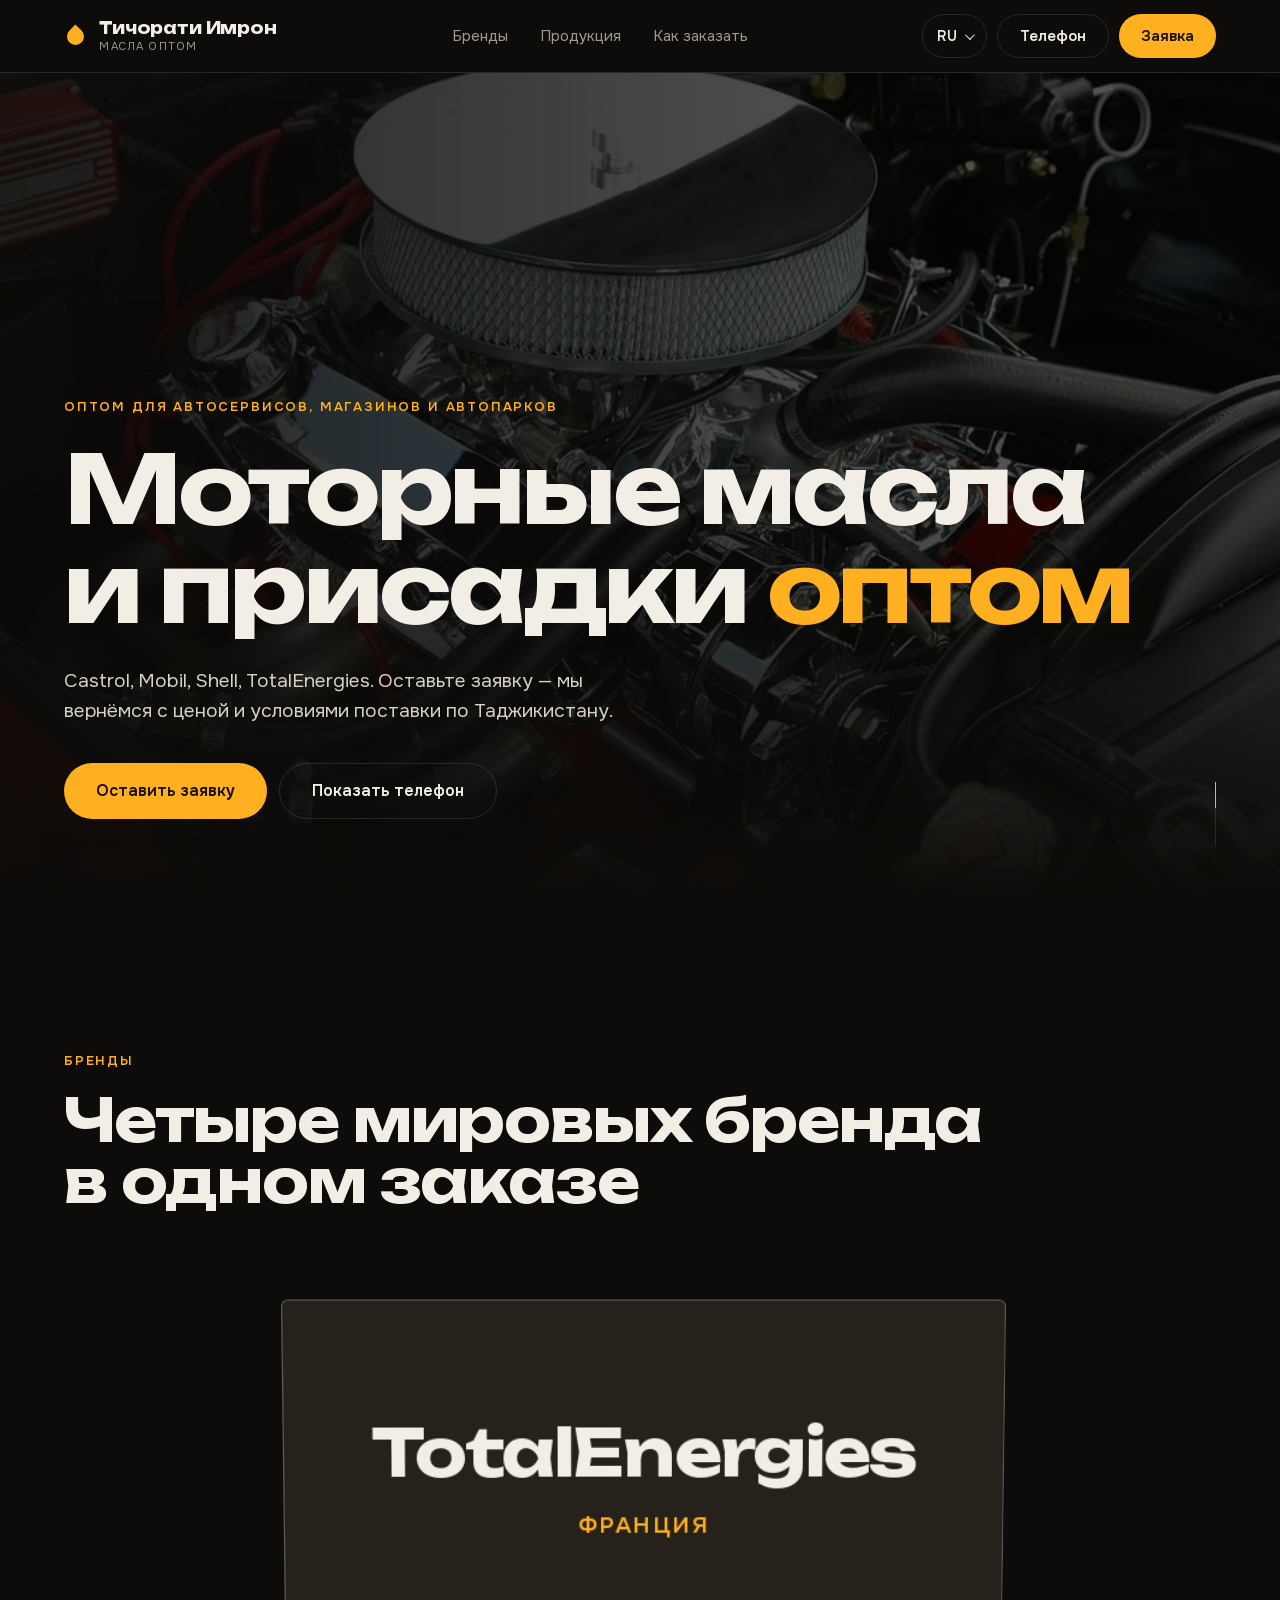
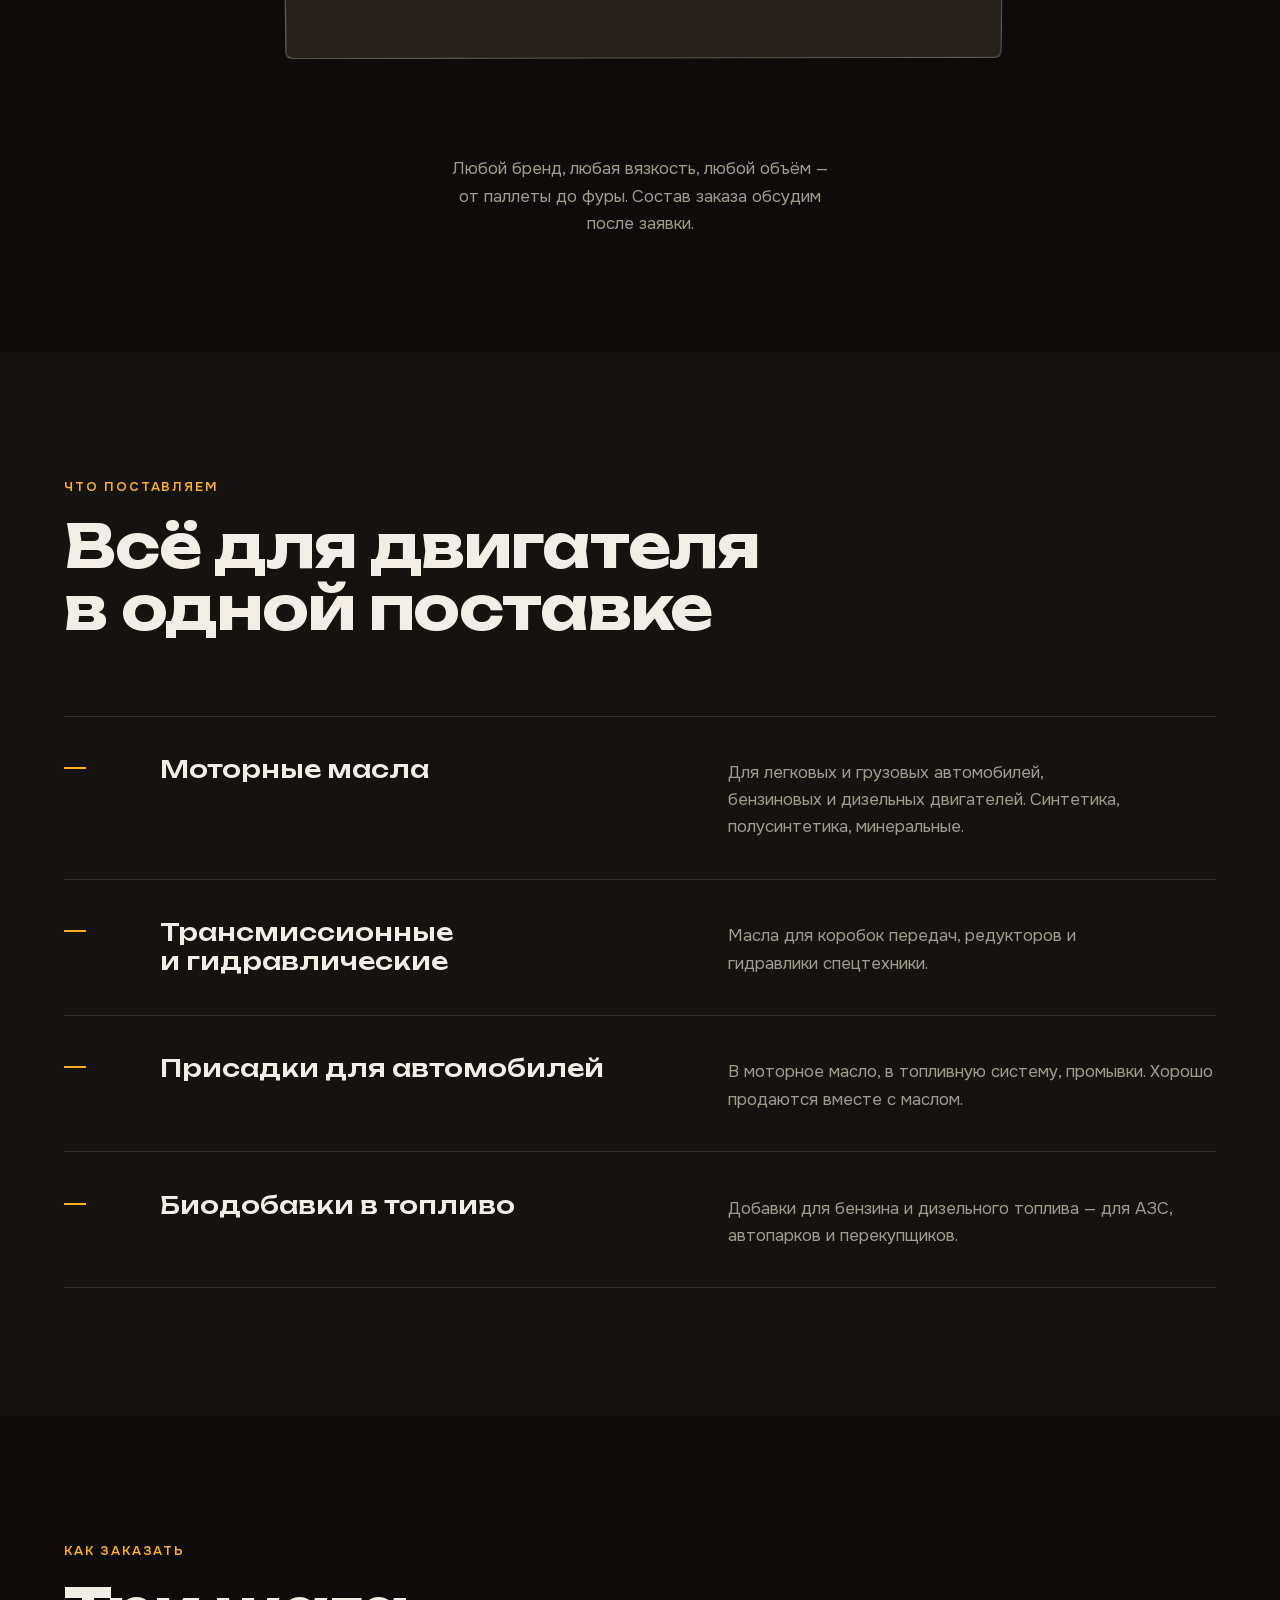
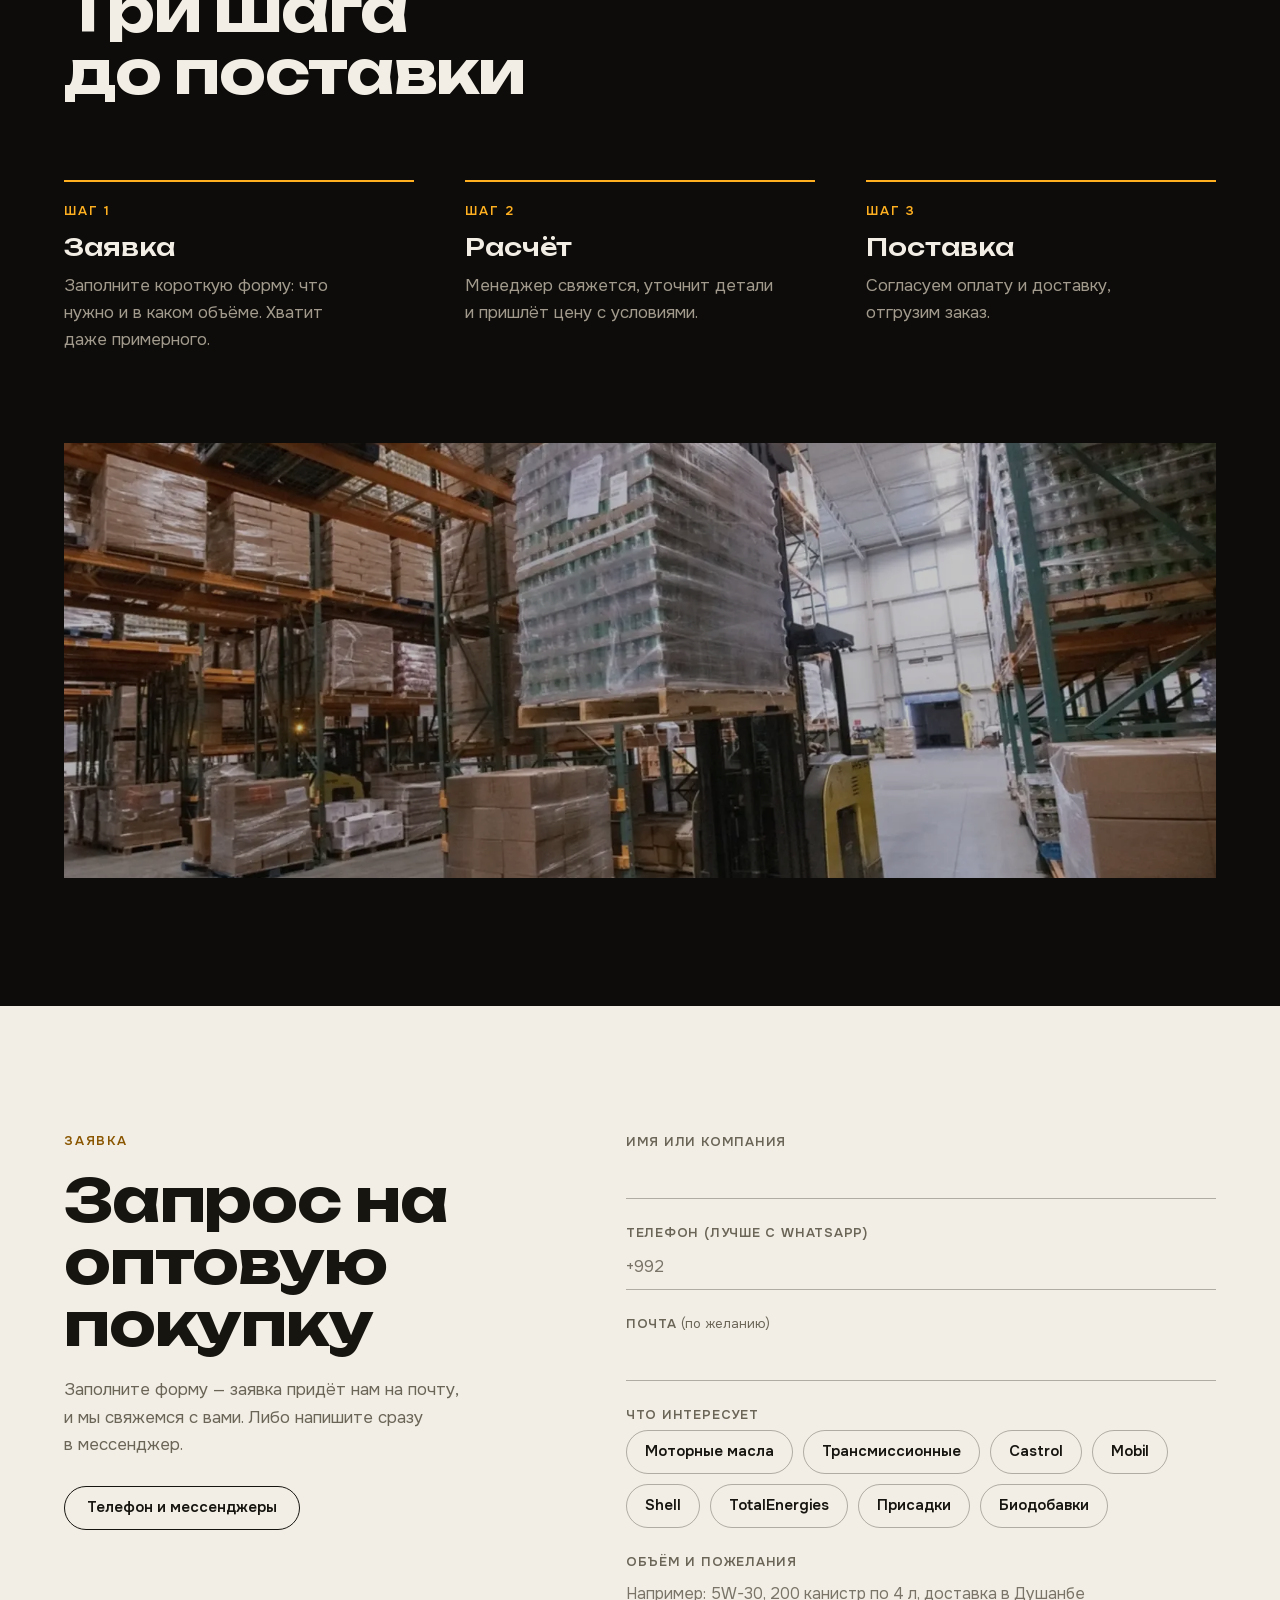
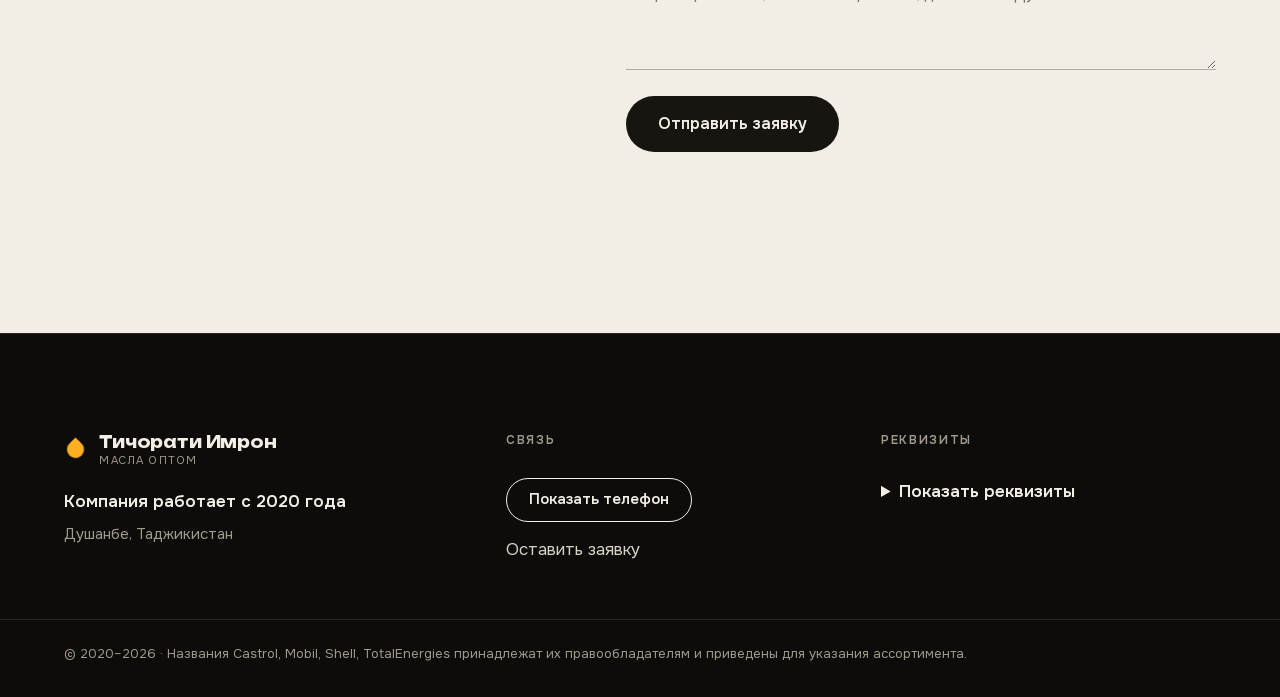
==== index.html @ 1d8b6abf "Демо-версия сайта ООО «Тичорати Имрон» (RU/TJ/EN/PL) Co-Authored-By: Claude Sonnet 5.5 <noreply@anth" ====
<!doctype html>
<html lang="ru">
<head>
<meta charset="utf-8">
<meta name="viewport" content="width=device-width, initial-scale=1">
<title>Тичорати Имрон — масла и присадки оптом, Душанбе</title>
<meta name="description" content="Оптовые поставки моторных масел Castrol, Mobil, Shell, TotalEnergies, автомобильных присадок и биодобавок в топливо. Заявка на оптовую покупку онлайн.">
<meta name="theme-color" content="#0d0c0a">
<meta name="robots" content="noindex,nofollow">
<link rel="icon" href="data:image/svg+xml,%3Csvg xmlns='http://www.w3.org/2000/svg' viewBox='0 0 32 32'%3E%3Crect width='32' height='32' rx='8' fill='%230d0c0a'/%3E%3Cpath d='M16 5c4 6 7 9.5 7 13.5a7 7 0 0 1-14 0C9 14.500 12 11 16 5z' fill='%23ffb020'/%3E%3C/svg%3E">
<link rel="preload" href="fonts/unb-700.woff2" as="font" type="font/woff2" crossorigin>
<link rel="preload" href="img/hero.webp" as="image" media="(min-width: 700px)">
<script>document.documentElement.className='js'</script>
<link rel="stylesheet" href="style.css">
</head>
<body>

<div class="curtain" aria-hidden="true"><span></span></div>

<header class="nav" id="top">
  <a class="logo" href="#top" aria-label="На главную">
    <i class="logo-drop" aria-hidden="true"></i>
    <span class="logo-t">Тичорати Имрон<small>Масла оптом</small></span>
  </a>
  <nav class="nav-links" aria-label="Разделы">
    <a href="#brands">Бренды</a>
    <a href="#products">Продукция</a>
    <a href="#how">Как заказать</a>
  </nav>
  <div class="nav-actions">
    <details class="lang"><summary aria-label="Язык"><span>RU</span></summary><ul><li><a href="index.html" hreflang="ru" lang="ru" data-lang="ru" aria-current="true">Русский</a></li><li><a href="tj/index.html" hreflang="tg" lang="tg" data-lang="tj">Тоҷикӣ</a></li><li><a href="en/index.html" hreflang="en" lang="en" data-lang="en">English</a></li><li><a href="pl/index.html" hreflang="pl" lang="pl" data-lang="pl">Polski</a></li></ul></details>
    <button type="button" class="btn-ghost" data-phone>Телефон</button>
    <a class="btn" href="#zayavka">Заявка</a>
  </div>
</header>

<main>

<!-- 1. Первый экран -->
<section class="hero">
  <picture class="hero-bg" aria-hidden="true">
    <source media="(max-width: 699px)" srcset="img/hero-m.webp">
    <img src="img/hero.webp" alt="" width="1920" height="1277" fetchpriority="high">
  </picture>
  <div class="hero-in">
    <p class="eyebrow">Оптом для автосервисов, магазинов и автопарков</p>
    <h1>Моторные масла<br class="d"> и&nbsp;присадки <em>оптом</em></h1>
    <p class="lead">Castrol, Mobil, Shell, TotalEnergies. Оставьте заявку&nbsp;— мы вернёмся с ценой и условиями поставки по Таджикистану.</p>
    <div class="hero-cta">
      <a class="btn btn-lg" href="#zayavka">Оставить заявку</a>
      <button type="button" class="btn-ghost btn-lg" data-phone>Показать телефон</button>
    </div>
  </div>
  <a class="scroll-cue" href="#brands" aria-label="Листать вниз"><span></span></a>
</section>

<!-- 2. Бренды — вращающееся кольцо -->
<section class="brands" id="brands">
  <div class="wrap">
    <p class="kicker rv">Бренды</p>
    <h2 class="rv">Четыре мировых бренда<br class="d"> в&nbsp;одном заказе</h2>
  </div>
  <div class="stage" id="stage" aria-label="Бренды: Castrol, Mobil, Shell, TotalEnergies">
    <div class="ring" id="ring">
      <div class="face"><b>Castrol</b><span>Великобритания</span></div>
      <div class="face"><b>Mobil</b><span>США</span></div>
      <div class="face"><b>Shell</b><span>Великобритания, Нидерланды</span></div>
      <div class="face"><b>TotalEnergies</b><span>Франция</span></div>
    </div>
  </div>
  <p class="wrap brands-note rv">Любой бренд, любая вязкость, любой объём — от паллеты до фуры. Состав заказа обсудим после заявки.</p>
</section>

<!-- 3. Продукция -->
<section class="products" id="products">
  <div class="wrap">
    <p class="kicker rv">Что поставляем</p>
    <h2 class="rv">Всё для двигателя<br class="d"> в&nbsp;одной поставке</h2>
    <ul class="plist">
      <li class="rv">
        <span class="n" aria-hidden="true"></span>
        <h3>Моторные масла</h3>
        <p>Для легковых и грузовых автомобилей, бензиновых и дизельных двигателей. Синтетика, полусинтетика, минеральные.</p>
      </li>
      <li class="rv">
        <span class="n" aria-hidden="true"></span>
        <h3>Трансмиссионные и гидравлические</h3>
        <p>Масла для коробок передач, редукторов и гидравлики спецтехники.</p>
      </li>
      <li class="rv">
        <span class="n" aria-hidden="true"></span>
        <h3>Присадки для автомобилей</h3>
        <p>В моторное масло, в топливную систему, промывки. Хорошо продаются вместе с маслом.</p>
      </li>
      <li class="rv">
        <span class="n" aria-hidden="true"></span>
        <h3>Биодобавки в топливо</h3>
        <p>Добавки для бензина и дизельного топлива&nbsp;— для АЗС, автопарков и перекупщиков.</p>
      </li>
    </ul>
  </div>
</section>

<!-- 4. Как заказать -->
<section class="how" id="how">
  <div class="wrap">
    <p class="kicker rv">Как заказать</p>
    <h2 class="rv">Три шага<br class="d"> до поставки</h2>
    <div class="steps">
      <div class="step rv"><span class="n">Шаг 1</span><h3>Заявка</h3><p>Заполните короткую форму: что нужно и&nbsp;в&nbsp;каком объёме. Хватит даже примерного.</p></div>
      <div class="step rv"><span class="n">Шаг 2</span><h3>Расчёт</h3><p>Менеджер свяжется, уточнит детали и&nbsp;пришлёт цену с&nbsp;условиями.</p></div>
      <div class="step rv"><span class="n">Шаг 3</span><h3>Поставка</h3><p>Согласуем оплату и&nbsp;доставку, отгрузим заказ.</p></div>
    </div>
    <figure class="band rv"><img src="img/sklad.webp" width="1600" height="1067" loading="lazy" alt="Склад с паллетами и погрузчиком"></figure>
  </div>
</section>

<!-- 5. Заявка -->
<section class="apply" id="zayavka">
  <div class="wrap apply-grid">
    <div class="apply-head">
      <p class="kicker rv">Заявка</p>
      <h2 class="rv">Запрос на оптовую покупку</h2>
      <p class="rv">Заполните форму — заявка придёт нам на почту, и мы свяжемся с вами. Либо напишите сразу в мессенджер.</p>
      <div class="msg-row rv">
        <button type="button" class="btn-line" data-phone>Телефон и мессенджеры</button>
      </div>
    </div>

    <form class="form rv" id="form" action="send.php" method="post" novalidate>
      <div class="field">
        <label for="f-name">Имя или компания</label>
        <input id="f-name" name="name" type="text" autocomplete="name" required>
      </div>
      <div class="field">
        <label for="f-phone">Телефон (лучше с WhatsApp)</label>
        <input id="f-phone" name="phone" type="tel" inputmode="tel" autocomplete="tel" placeholder="+992" required>
      </div>
      <div class="field">
        <label for="f-mail">Почта <i>(по желанию)</i></label>
        <input id="f-mail" name="email" type="email" autocomplete="email">
      </div>

      <fieldset class="field chips">
        <legend>Что интересует</legend>
        <!-- значения (value) всегда по-русски: менеджер читает письмо на русском -->
        <label><input type="checkbox" name="interest[]" value="Моторные масла"><span>Моторные масла</span></label>
        <label><input type="checkbox" name="interest[]" value="Трансмиссионные и гидравлические"><span>Трансмиссионные</span></label>
        <label><input type="checkbox" name="interest[]" value="Castrol"><span>Castrol</span></label>
        <label><input type="checkbox" name="interest[]" value="Mobil"><span>Mobil</span></label>
        <label><input type="checkbox" name="interest[]" value="Shell"><span>Shell</span></label>
        <label><input type="checkbox" name="interest[]" value="TotalEnergies"><span>TotalEnergies</span></label>
        <label><input type="checkbox" name="interest[]" value="Присадки"><span>Присадки</span></label>
        <label><input type="checkbox" name="interest[]" value="Биодобавки в топливо"><span>Биодобавки</span></label>
      </fieldset>

      <div class="field">
        <label for="f-msg">Объём и пожелания</label>
        <textarea id="f-msg" name="message" rows="3" placeholder="Например: 5W-30, 200 канистр по 4 л, доставка в Душанбе"></textarea>
      </div>

      <!-- ловушка для роботов: человек это поле не видит -->
      <div class="hp" aria-hidden="true"><label>Не заполняйте <input type="text" name="website" tabindex="-1" autocomplete="off"></label></div>
      <input type="hidden" name="t" id="f-t" value="">
      <input type="hidden" name="lang" value="ru">

      <button class="btn btn-lg btn-submit" type="submit">Отправить заявку</button>
      <p class="form-status" id="status" role="status" aria-live="polite"></p>
    </form>
  </div>
</section>

</main>

<footer class="foot">
  <div class="wrap foot-grid">
    <div>
      <a class="logo" href="#top"><i class="logo-drop" aria-hidden="true"></i><span class="logo-t">Тичорати Имрон<small>Масла оптом</small></span></a>
      <p class="since">Компания работает с 2020 года</p>
      <p class="city">Душанбе, Таджикистан</p>
    </div>
    <div class="foot-col">
      <p class="foot-h">Связь</p>
      <button type="button" class="btn-line" data-phone>Показать телефон</button>
      <a href="#zayavka">Оставить заявку</a>
    </div>
    <div class="foot-col">
      <p class="foot-h">Реквизиты</p>
      <details class="req">
        <summary>Показать реквизиты</summary>
        <dl id="req">
          <dt>Компания</dt><dd data-req="name">—</dd>
          <dt>TIN</dt><dd data-req="tin">—</dd>
          <dt>ИНН в РФ</dt><dd data-req="inn">—</dd>
          <dt>Адрес</dt><dd data-req="addr">—</dd>
        </dl>
      </details>
    </div>
  </div>
  <p class="wrap legal">© 2020–<span id="yr">2026</span> · Названия Castrol, Mobil, Shell, TotalEnergies принадлежат их правообладателям и приведены для указания ассортимента.</p>
</footer>

<!-- Окно с телефоном: номера в коде страницы нет в открытом виде -->
<dialog class="phone" id="phone" aria-labelledby="ph-h">
  <form method="dialog"><button class="x" aria-label="Закрыть">×</button></form>
  <p class="foot-h" id="ph-h">Телефон для связи</p>
  <a class="ph-num" id="ph-num" href="#">…</a>
  <div class="ph-btns">
    <a class="btn" id="ph-call" href="#">Позвонить</a>
    <a class="btn-line" id="ph-wa" href="#" target="_blank" rel="noopener">WhatsApp</a>
    <a class="btn-line" id="ph-tg" href="#" target="_blank" rel="noopener">Telegram</a>
  </div>
</dialog>

<script>window.I18N={"demo": "Это демонстрационная версия: на рабочем сайте заявка уходит на почту компании.", "name": "ООО «ТИЧОРАТИ ИМРОН» (TICHORATI IMRON LLC)", "invalid": "Проверьте имя и телефон.", "sending": "Отправляем…", "ok": "Спасибо! Заявка отправлена, мы свяжемся с вами.", "fail_pre": "Не удалось отправить на почту.", "fail_link": "Отправить эту же заявку в WhatsApp", "wa_title": "Заявка на оптовую покупку", "wa_name": "Имя", "wa_phone": "Телефон", "wa_interest": "Интересует", "wa_comment": "Комментарий", "addr": "Республика Таджикистан, 734000, г. Душанбе, р-н Сомони, ул. Шохтемур, д. 73А, пом. 5"};</script>
<script src="app.js" defer></script>
</body>
</html>
---- style.css ----
/* Шрифты — локально. Кириллица и латиница отдельными файлами */
@font-face{font-family:UNB;src:url(fonts/unb-500.woff2) format('woff2');font-weight:500;font-display:swap;unicode-range:U+0301,U+0400-045F,U+0490-0491,U+04B0-04B1,U+2116}
@font-face{font-family:UNB;src:url(fonts/unb-500-lat.woff2) format('woff2');font-weight:500;font-display:swap;unicode-range:U+0000-00FF,U+0131,U+0152-0153,U+02BB-02BC,U+02C6,U+02DA,U+02DC,U+2000-206F,U+20AC,U+2122,U+2212}
@font-face{font-family:UNB;src:url(fonts/unb-700.woff2) format('woff2');font-weight:700;font-display:swap;unicode-range:U+0301,U+0400-045F,U+0490-0491,U+04B0-04B1,U+2116}
@font-face{font-family:UNB;src:url(fonts/unb-700-lat.woff2) format('woff2');font-weight:700;font-display:swap;unicode-range:U+0000-00FF,U+0131,U+0152-0153,U+02BB-02BC,U+02C6,U+02DA,U+02DC,U+2000-206F,U+20AC,U+2122,U+2212}
@font-face{font-family:ONE;src:url(fonts/one-400.woff2) format('woff2');font-weight:400;font-display:swap;unicode-range:U+0301,U+0400-045F,U+0490-0491,U+04B0-04B1,U+2116}
@font-face{font-family:ONE;src:url(fonts/one-400-lat.woff2) format('woff2');font-weight:400;font-display:swap;unicode-range:U+0000-00FF,U+0131,U+0152-0153,U+02BB-02BC,U+02C6,U+02DA,U+02DC,U+2000-206F,U+20AC,U+2122,U+2212}
@font-face{font-family:ONE;src:url(fonts/one-600.woff2) format('woff2');font-weight:600;font-display:swap;unicode-range:U+0301,U+0400-045F,U+0490-0491,U+04B0-04B1,U+2116}
@font-face{font-family:ONE;src:url(fonts/one-600-lat.woff2) format('woff2');font-weight:600;font-display:swap;unicode-range:U+0000-00FF,U+0131,U+0152-0153,U+02BB-02BC,U+02C6,U+02DA,U+02DC,U+2000-206F,U+20AC,U+2122,U+2212}

/* Польские буквы (ł ą ę ś ć ń ż ź) — набор latin-ext */
@font-face{font-family:UNB;src:url(fonts/unb-500-latext.woff2) format('woff2');font-weight:500;font-display:swap;unicode-range:U+0100-02BA,U+02BD-02C5,U+02C7-02CC,U+02CE-02D7,U+02DD-02FF,U+0304,U+0308,U+0329,U+1D00-1DBF,U+1E00-1E9F,U+1EF2-1EFF,U+2020,U+20A0-20AB,U+20AD-20C0,U+2113,U+2C60-2C7F,U+A720-A7FF}
@font-face{font-family:UNB;src:url(fonts/unb-700-latext.woff2) format('woff2');font-weight:700;font-display:swap;unicode-range:U+0100-02BA,U+02BD-02C5,U+02C7-02CC,U+02CE-02D7,U+02DD-02FF,U+0304,U+0308,U+0329,U+1D00-1DBF,U+1E00-1E9F,U+1EF2-1EFF,U+2020,U+20A0-20AB,U+20AD-20C0,U+2113,U+2C60-2C7F,U+A720-A7FF}
@font-face{font-family:ONE;src:url(fonts/one-400-latext.woff2) format('woff2');font-weight:400;font-display:swap;unicode-range:U+0100-02BA,U+02BD-02C5,U+02C7-02CC,U+02CE-02D7,U+02DD-02FF,U+0304,U+0308,U+0329,U+1D00-1DBF,U+1E00-1E9F,U+1EF2-1EFF,U+2020,U+20A0-20AB,U+20AD-20C0,U+2113,U+2C60-2C7F,U+A720-A7FF}
@font-face{font-family:ONE;src:url(fonts/one-600-latext.woff2) format('woff2');font-weight:600;font-display:swap;unicode-range:U+0100-02BA,U+02BD-02C5,U+02C7-02CC,U+02CE-02D7,U+02DD-02FF,U+0304,U+0308,U+0329,U+1D00-1DBF,U+1E00-1E9F,U+1EF2-1EFF,U+2020,U+20A0-20AB,U+20AD-20C0,U+2113,U+2C60-2C7F,U+A720-A7FF}

/* Таджикский (ғ ӣ қ ӯ ҳ ҷ): Unbounded этих букв не имеет, поэтому на таджикской странице всё набирается Onest */
@font-face{font-family:ONEV;src:url(fonts/onest-v-cyrext.woff2) format('woff2');font-weight:400 700;font-display:swap;unicode-range:U+0460-052F,U+1C80-1C8A,U+20B4,U+2DE0-2DFF,U+A640-A69F,U+FE2E-FE2F}
@font-face{font-family:ONEV;src:url(fonts/onest-v-cyr.woff2) format('woff2');font-weight:400 700;font-display:swap;unicode-range:U+0301,U+0400-045F,U+0490-0491,U+04B0-04B1,U+2116}
@font-face{font-family:ONEV;src:url(fonts/onest-v-lat.woff2) format('woff2');font-weight:400 700;font-display:swap;unicode-range:U+0000-00FF,U+0131,U+0152-0153,U+02BB-02BC,U+02C6,U+02DA,U+02DC,U+0304,U+0308,U+0329,U+2000-206F,U+20AC,U+2122,U+2191,U+2193,U+2212,U+2215,U+FEFF,U+FFFD}

:root{
  --bg:#0d0c0a;
  --bg2:#15130f;
  --ink:#f2eee5;
  --mute:#a29b8d;
  --line:rgba(242,238,229,.12);
  --amber:#ffb020;
  --paper:#f2eee5;
  --paper-ink:#171510;
  --paper-mute:#6b6558;
  --display:UNB,'Arial Narrow',system-ui,sans-serif;
  --text:ONE,system-ui,-apple-system,'Segoe UI',sans-serif;
  --gut:clamp(20px,5vw,72px);
  --ease:cubic-bezier(.22,1,.36,1);
}
html:lang(tg){--display:ONEV,system-ui,sans-serif;--text:ONEV,system-ui,sans-serif}
html:lang(tg) h1,html:lang(tg) h2{letter-spacing:-.025em}
/* латинские заголовки Unbounded: пробел шрифта узкий, а отрицательный трекинг склеивает слова */
html:lang(en) :is(h1,h2,h3),html:lang(pl) :is(h1,h2,h3){word-spacing:.1em}
/* в меню языков буквы ҷ и ӣ есть только в Onest variable */
.lang a[data-lang="tj"]{font-family:ONEV,var(--text)}
html:lang(tg) .hero h1{font-size:clamp(36px,8.2vw,124px)}
*{box-sizing:border-box;margin:0;padding:0}
html{scroll-behavior:smooth;-webkit-text-size-adjust:100%}
body{background:var(--bg);color:var(--ink);font:400 17px/1.6 var(--text);overflow-x:hidden}
img{display:block;max-width:100%}
a{color:inherit}
button{font:inherit;color:inherit;cursor:pointer;background:none;border:0}
h1,h2,h3{font-family:var(--display);font-weight:700;line-height:1.05;text-wrap:balance}
h2{font-size:clamp(28px,4.6vw,64px);letter-spacing:-.02em}
h3{font-size:clamp(18px,1.9vw,24px);font-weight:500;line-height:1.2}
p{text-wrap:pretty}
:focus-visible{outline:2px solid var(--amber);outline-offset:3px}
.wrap{padding-inline:var(--gut);max-width:1440px;margin-inline:auto}
.kicker{font:600 13px/1 var(--text);letter-spacing:.14em;text-transform:uppercase;color:var(--amber);margin-bottom:22px}

/* Кнопки */
.btn,.btn-ghost,.btn-line{display:inline-flex;align-items:center;justify-content:center;gap:.6em;min-height:44px;padding:0 22px;border-radius:999px;font:600 15px/1 var(--text);text-decoration:none;transition:transform .35s var(--ease),background .25s,color .25s,border-color .25s}
.btn{background:var(--amber);color:#1a1200}
.btn:hover{transform:translateY(-2px);background:#ffc04d}
.btn-ghost{border:1px solid var(--line);color:var(--ink)}
.btn-ghost:hover{border-color:var(--amber);color:var(--amber)}
.btn-line{border:1px solid currentColor}
.btn-line:hover{color:var(--amber)}
.btn-lg{min-height:56px;padding:0 32px;font-size:16px}

/* Занавес при загрузке — работает без JS-логики, только CSS */
.curtain{display:none}
.js .curtain{display:block;position:fixed;inset:0;z-index:100;background:var(--bg);pointer-events:none;animation:curtain .8s var(--ease) .3s forwards}
.curtain span{position:absolute;left:50%;top:50%;width:72px;height:2px;margin:-1px 0 0 -36px;background:var(--amber);transform-origin:left;animation:bar .3s var(--ease) both}
@keyframes bar{from{transform:scaleX(0)}to{transform:scaleX(1)}}
@keyframes curtain{to{transform:translateY(-100%);visibility:hidden}}

/* Шапка */
.nav{position:fixed;inset:0 0 auto 0;z-index:50;display:flex;align-items:center;justify-content:space-between;gap:20px;padding:14px max(var(--gut),calc((100% - 1440px)/2 + var(--gut)));background:#0d0c0a;border-bottom:1px solid var(--line)}
.logo{display:inline-flex;align-items:center;gap:12px;text-decoration:none}
.logo-drop{width:17px;height:17px;margin:5px 3px;background:var(--amber);border-radius:0 50% 50% 50%;transform:rotate(45deg)}
.logo-t{display:flex;flex-direction:column;font:700 16px/1 var(--display);letter-spacing:-.01em}
.logo-t small{font:400 11px/1 var(--text);letter-spacing:.14em;text-transform:uppercase;color:var(--mute);margin-top:5px}
.nav-links{display:flex;gap:32px}
.nav-links a{text-decoration:none;font-size:15px;color:var(--mute);transition:color .2s}
.nav-links a:hover{color:var(--ink)}
.nav-actions{display:flex;gap:10px;align-items:center}

/* Переключатель языков */
.lang{position:relative}
.lang summary{list-style:none;display:inline-flex;align-items:center;gap:7px;min-height:44px;padding:0 14px;border:1px solid var(--line);border-radius:999px;font:600 14px/1 var(--text);letter-spacing:.06em;cursor:pointer;transition:border-color .25s,color .25s}
.lang summary::-webkit-details-marker{display:none}
.lang summary::after{content:"";width:6px;height:6px;border:solid currentColor;border-width:0 1.5px 1.5px 0;transform:rotate(45deg) translateY(-2px);transition:transform .25s}
.lang[open] summary::after{transform:rotate(-135deg)}
.lang summary:hover,.lang[open] summary{border-color:var(--amber);color:var(--amber)}
.lang ul{position:absolute;right:0;top:calc(100% + 8px);list-style:none;min-width:168px;padding:6px;background:#15130f;border:1px solid var(--line);border-radius:14px;box-shadow:0 14px 40px rgba(0,0,0,.5)}
.lang a{display:flex;align-items:center;min-height:44px;padding:0 14px;border-radius:9px;text-decoration:none;font-size:15px;color:var(--ink)}
.lang a:hover{background:rgba(255,176,32,.12)}
.lang a[aria-current]{color:var(--amber);font-weight:600}

/* Первый экран */
.hero{position:relative;min-height:100svh;display:flex;align-items:flex-end;overflow:hidden}
.hero-bg{position:absolute;inset:0}
.hero-bg img{width:100%;height:100%;object-fit:cover;filter:brightness(.42) saturate(.9);transform:scale(1.08);animation:settle 2.2s var(--ease) .4s forwards}
.hero::after{content:"";position:absolute;inset:auto 0 0 0;height:45%;background:linear-gradient(to top,var(--bg),transparent);pointer-events:none}
.hero::before{content:"";position:absolute;inset:0;z-index:1;background:linear-gradient(90deg,rgba(13,12,10,.78),rgba(13,12,10,.25) 70%);pointer-events:none}
@keyframes settle{to{transform:scale(1)}}
.hero-in{position:relative;z-index:2;padding:140px var(--gut) clamp(56px,9vh,110px);max-width:1440px;margin-inline:auto;width:100%}
.eyebrow{font:600 13px/1.4 var(--text);letter-spacing:.14em;text-transform:uppercase;color:var(--amber);margin-bottom:22px}
.hero h1{font-size:clamp(34px,7.4vw,112px);letter-spacing:-.035em;margin-bottom:28px}
.hero h1 em{font-style:normal;color:var(--amber);white-space:nowrap}
.lead{max-width:560px;font-size:clamp(16px,1.5vw,20px);color:#d8d2c5;margin-bottom:36px}
.hero-cta{display:flex;flex-wrap:wrap;gap:12px}
.scroll-cue{position:absolute;z-index:2;right:var(--gut);bottom:clamp(30px,6vh,60px);width:1px;height:64px;background:var(--line);overflow:hidden}
.scroll-cue span{display:block;width:100%;height:40%;background:var(--amber);animation:cue 2s ease-in-out infinite}
@keyframes cue{0%{transform:translateY(-100%)}100%{transform:translateY(260%)}}

/* Бренды — кольцо */
.brands{padding:clamp(80px,12vw,160px) 0 clamp(60px,9vw,120px);background:var(--bg)}
.stage{--w:clamp(250px,50vw,600px);--h:calc(var(--w)*.5);height:var(--h);margin:clamp(40px,7vw,90px) auto 0;perspective:2000px;perspective-origin:50% 50%;display:flex;justify-content:center;align-items:center}
.ring{position:relative;flex:none;width:var(--w);height:var(--h);transform-style:preserve-3d;will-change:transform}
.face{position:absolute;inset:0;display:flex;flex-direction:column;align-items:center;justify-content:center;gap:calc(var(--w)/40 + 6px);text-align:center;backface-visibility:hidden;-webkit-backface-visibility:hidden;border:1px solid rgba(242,238,229,.28);border-radius:6px;background:#26221b}
.face:nth-child(1){transform:rotateY(0deg) translateZ(calc(var(--w)*.56))}
.face:nth-child(2){transform:rotateY(90deg) translateZ(calc(var(--w)*.56))}
.face:nth-child(3){transform:rotateY(180deg) translateZ(calc(var(--w)*.56))}
.face:nth-child(4){transform:rotateY(270deg) translateZ(calc(var(--w)*.56))}
.face b{font:700 calc(var(--w)/11) var(--display);letter-spacing:-.03em;line-height:1;white-space:nowrap}
.face span{font:600 calc(var(--w)/60 + 9px) var(--text);letter-spacing:.12em;text-transform:uppercase;color:var(--amber);padding-inline:10px}
.brands-note{margin-top:clamp(90px,12vw,170px);color:var(--mute);max-width:560px;margin-inline:auto;text-align:center;padding-inline:var(--gut)}

/* Продукция */
.products{padding:clamp(70px,10vw,140px) 0;background:var(--bg2)}
.plist{list-style:none;margin-top:clamp(40px,6vw,80px);border-top:1px solid var(--line)}
.plist li{display:grid;grid-template-columns:64px minmax(0,1.1fr) minmax(0,1fr);gap:8px 32px;align-items:baseline;padding:clamp(22px,3vw,40px) 0;border-bottom:1px solid var(--line);transition:padding .4s var(--ease)}
.plist li:hover{padding-left:14px}
.plist .n{width:22px;height:2px;background:var(--amber);align-self:start;margin-top:.7em}
.plist p{color:var(--mute)}

/* Как заказать */
.how{padding:clamp(70px,10vw,140px) 0;background:var(--bg)}
.steps{display:grid;grid-template-columns:repeat(3,1fr);gap:clamp(28px,4vw,64px);margin-top:clamp(40px,6vw,80px)}
.step{border-top:2px solid var(--amber);padding-top:22px}
.step .n{display:block;font:600 13px/1 var(--text);letter-spacing:.14em;text-transform:uppercase;color:var(--amber);margin-bottom:16px}
.step h3{margin-bottom:10px}
.step p{color:var(--mute)}
.band{margin-top:clamp(48px,7vw,96px)}
.band img{width:100%;height:clamp(220px,34vw,480px);object-fit:cover;object-position:50% 40%;filter:brightness(.78) saturate(.85)}

/* Заявка — светлый блок для контраста */
.apply{padding:clamp(70px,10vw,140px) 0;background:var(--paper);color:var(--paper-ink)}
.apply .kicker{color:#8a5600}
.apply-grid{display:grid;grid-template-columns:minmax(0,.8fr) minmax(0,1fr);gap:clamp(36px,7vw,110px);align-items:start}
.apply-head p:not(.kicker){color:var(--paper-mute);margin-top:22px;max-width:440px}
.apply-head .msg-row{margin-top:28px}
.apply .btn-line{color:var(--paper-ink)}
.apply .btn-line:hover{color:#b06f00}
.form{display:flex;flex-direction:column;gap:26px}
.field{display:flex;flex-direction:column;gap:8px;border:0;min-width:0}
.field label,.field legend{font:600 13px/1.3 var(--text);letter-spacing:.06em;text-transform:uppercase;color:var(--paper-mute)}
.field label i{font-style:normal;text-transform:none;letter-spacing:0;font-weight:400}
.field input[type=text],.field input[type=tel],.field input[type=email],.field textarea{width:100%;font:400 18px/1.4 var(--text);color:var(--paper-ink);background:transparent;border:0;border-bottom:1.5px solid rgba(23,21,16,.3);padding:4px 0 10px;border-radius:0;transition:border-color .25s;resize:vertical}
.field ::placeholder{font-size:16px;color:#7a7468;opacity:1}
.apply-head{position:sticky;top:110px}
.field input:focus,.field textarea:focus{outline:0;border-color:var(--paper-ink)}
.field input[aria-invalid=true]{border-color:#c0392b}
.chips{flex-direction:row;flex-wrap:wrap;gap:10px}
.chips legend{width:100%;margin-bottom:6px;padding:0}
.chips label{position:relative;cursor:pointer;text-transform:none;letter-spacing:0;font-size:15px;color:var(--paper-ink)}
.chips input{position:absolute;opacity:0;inset:0}
.chips span{display:inline-flex;align-items:center;min-height:44px;padding:0 18px;border:1.5px solid rgba(23,21,16,.3);border-radius:999px;transition:all .2s}
.chips input:checked+span{background:var(--paper-ink);color:var(--paper);border-color:var(--paper-ink)}
.chips input:focus-visible+span{outline:2px solid #b06f00;outline-offset:2px}
.btn-submit{align-self:flex-start;background:var(--paper-ink);color:var(--paper)}
.btn-submit:hover{background:#3a3428}
.btn-submit[disabled]{opacity:.55;pointer-events:none}
.form-status{min-height:1.6em;font-weight:600}
.form-status.ok{color:#1f7a3d}
.form-status.err{color:#b3261e}
.form-status a{color:inherit}
.hp{position:absolute;left:-9999px;width:1px;height:1px;overflow:hidden}

/* Подвал */
.foot{background:var(--bg);padding:clamp(56px,8vw,100px) 0 32px;border-top:1px solid var(--line)}
.foot-grid{display:grid;grid-template-columns:1.2fr 1fr 1fr;gap:40px}
.since{margin-top:22px;color:var(--ink);font-weight:600}
.city{margin-top:6px;color:var(--mute);font-size:15px}
.foot-h{font:600 12px/1 var(--text);letter-spacing:.14em;text-transform:uppercase;color:var(--mute);margin-bottom:18px}
.foot-col{display:flex;flex-direction:column;align-items:flex-start;gap:14px}
.foot-col a{color:#d8d2c5;text-decoration:none}
.foot-col a:hover{color:var(--amber)}
.req summary{cursor:pointer;color:var(--ink);font-weight:600}
.req dl{margin-top:14px;display:grid;grid-template-columns:auto 1fr;gap:8px 16px;font-size:15px}
.req dt{color:var(--mute)}
.legal{margin-top:56px;padding-top:24px;border-top:1px solid var(--line);color:var(--mute);font-size:13px}

/* Окно с телефоном */
.phone{margin:auto;border:1px solid var(--line);border-radius:16px;background:var(--bg2);color:var(--ink);padding:36px clamp(24px,5vw,48px);width:min(92vw,460px)}
.phone::backdrop{background:rgba(0,0,0,.7);backdrop-filter:blur(4px)}
.phone .x{position:absolute;top:10px;right:14px;width:44px;height:44px;font-size:30px;color:var(--mute)}
.ph-num{display:block;font:700 clamp(19px,5.6vw,26px) var(--display);text-decoration:none;color:var(--amber);margin-bottom:26px;letter-spacing:-.01em;white-space:nowrap}
.ph-btns{display:grid;grid-template-columns:1fr 1fr;gap:10px}
.ph-btns .btn{grid-column:1/-1}
.phone .btn-line{color:var(--ink)}

/* Появление при прокрутке */
.js .rv{opacity:0;transform:translateY(28px);transition:opacity .8s var(--ease),transform .8s var(--ease)}
.js .rv.in{opacity:1;transform:none}

/* Телефон и узкие экраны */
@media (max-width:860px){
  .nav-links{display:none}
  .apply-grid{grid-template-columns:1fr}
  .apply-head{position:static}
  .steps{grid-template-columns:1fr}
  .plist li{grid-template-columns:40px 1fr;}
  .plist li p{grid-column:2}
  .foot-grid{grid-template-columns:1fr;gap:34px}
  .scroll-cue{display:none}
}
@media (max-width:700px){
  br.d{display:none}
}
@media (max-width:440px){
  .nav-actions .btn{display:none}
}
@media (max-width:380px){
  .logo-t small{display:none}
}
@media (max-width:520px){
  body{font-size:16px}
  .nav{padding:10px 16px;gap:10px}
  .logo{gap:9px}
  .logo-t{font-size:13px}
  .logo-t small{font-size:10px}
  .nav .btn,.nav .btn-ghost{padding:0 14px;font-size:14px}
  .nav-actions{gap:8px}
  .btn-ghost.btn-lg,.btn.btn-lg{width:100%}
  .stage{--w:min(58vw,230px)}
  .face b{font-size:calc(var(--w)/9.5)}
}

/* Без анимации, если пользователь так просил */
@media (prefers-reduced-motion:reduce){
  html{scroll-behavior:auto}
  .js .curtain{display:none}
  .js .rv{opacity:1;transform:none;transition:none}
  .hero-bg img{animation:none;transform:none}
  .scroll-cue span{animation:none}
}
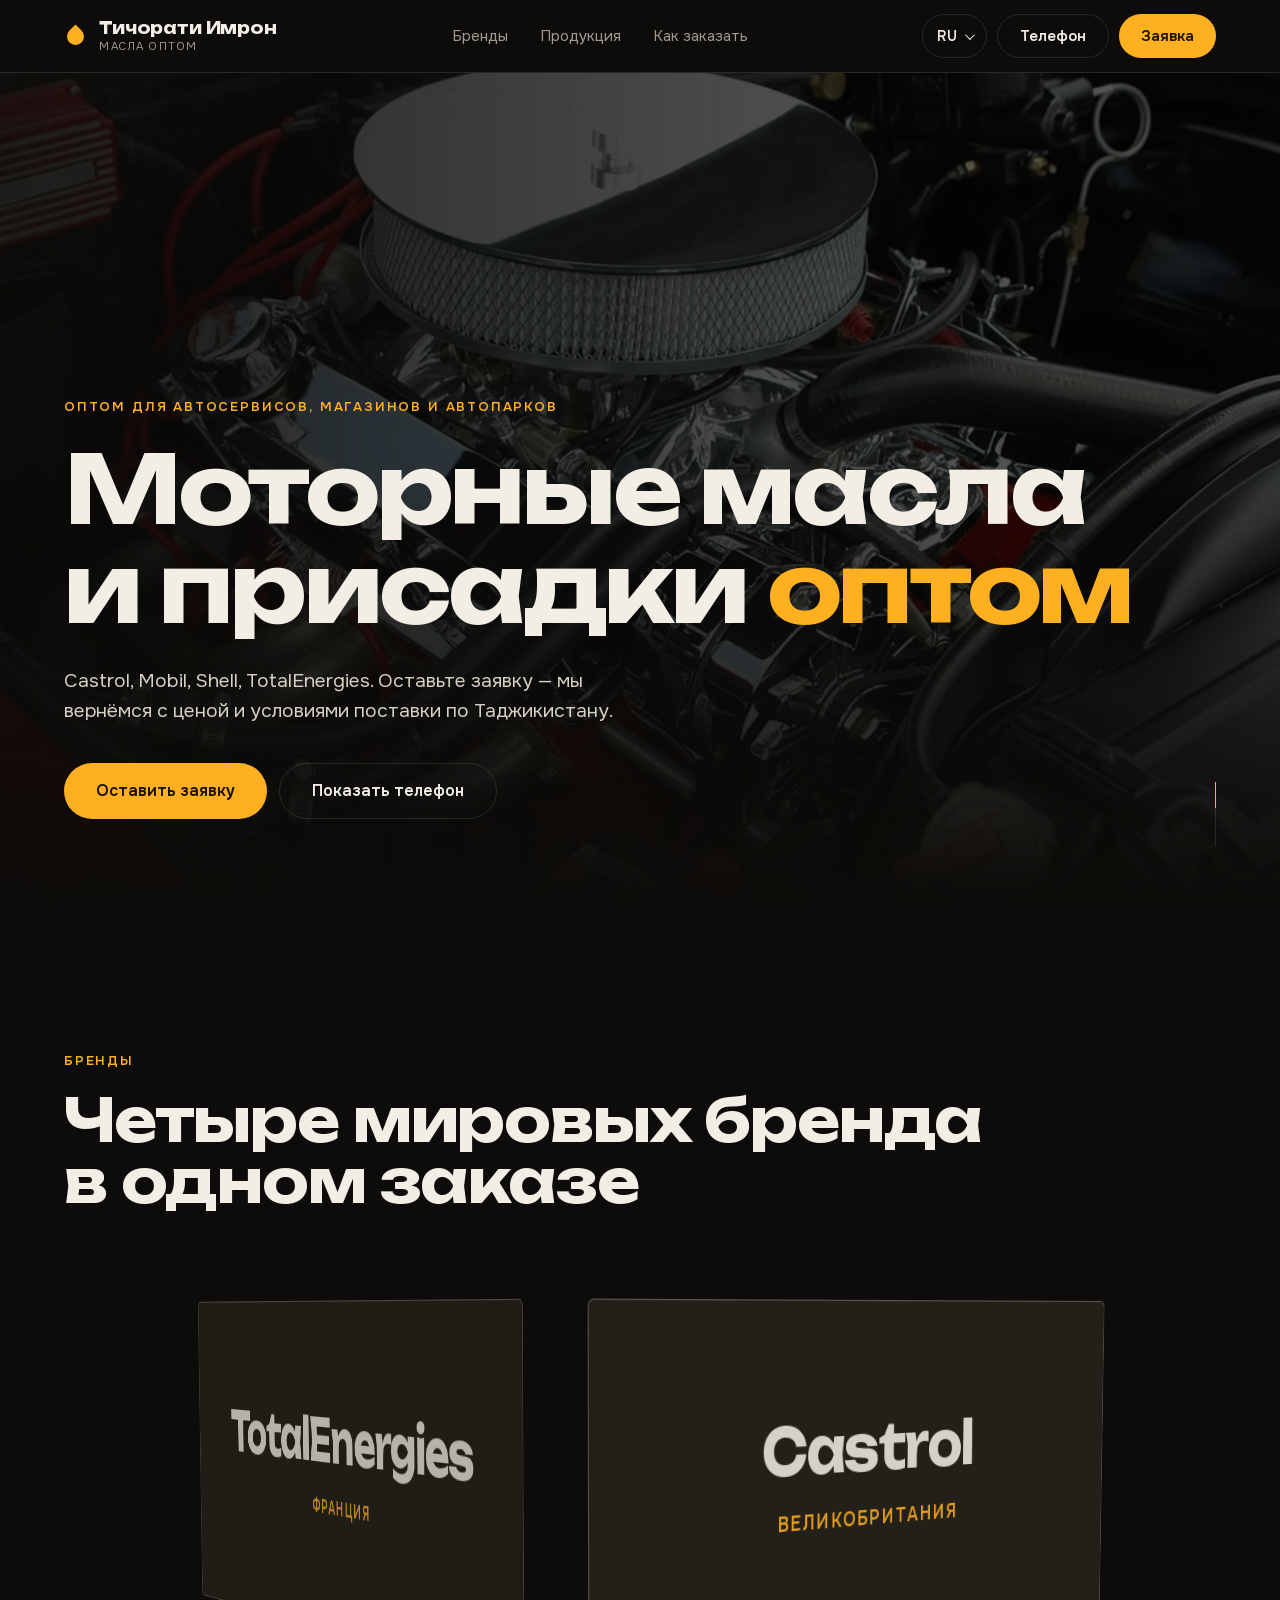
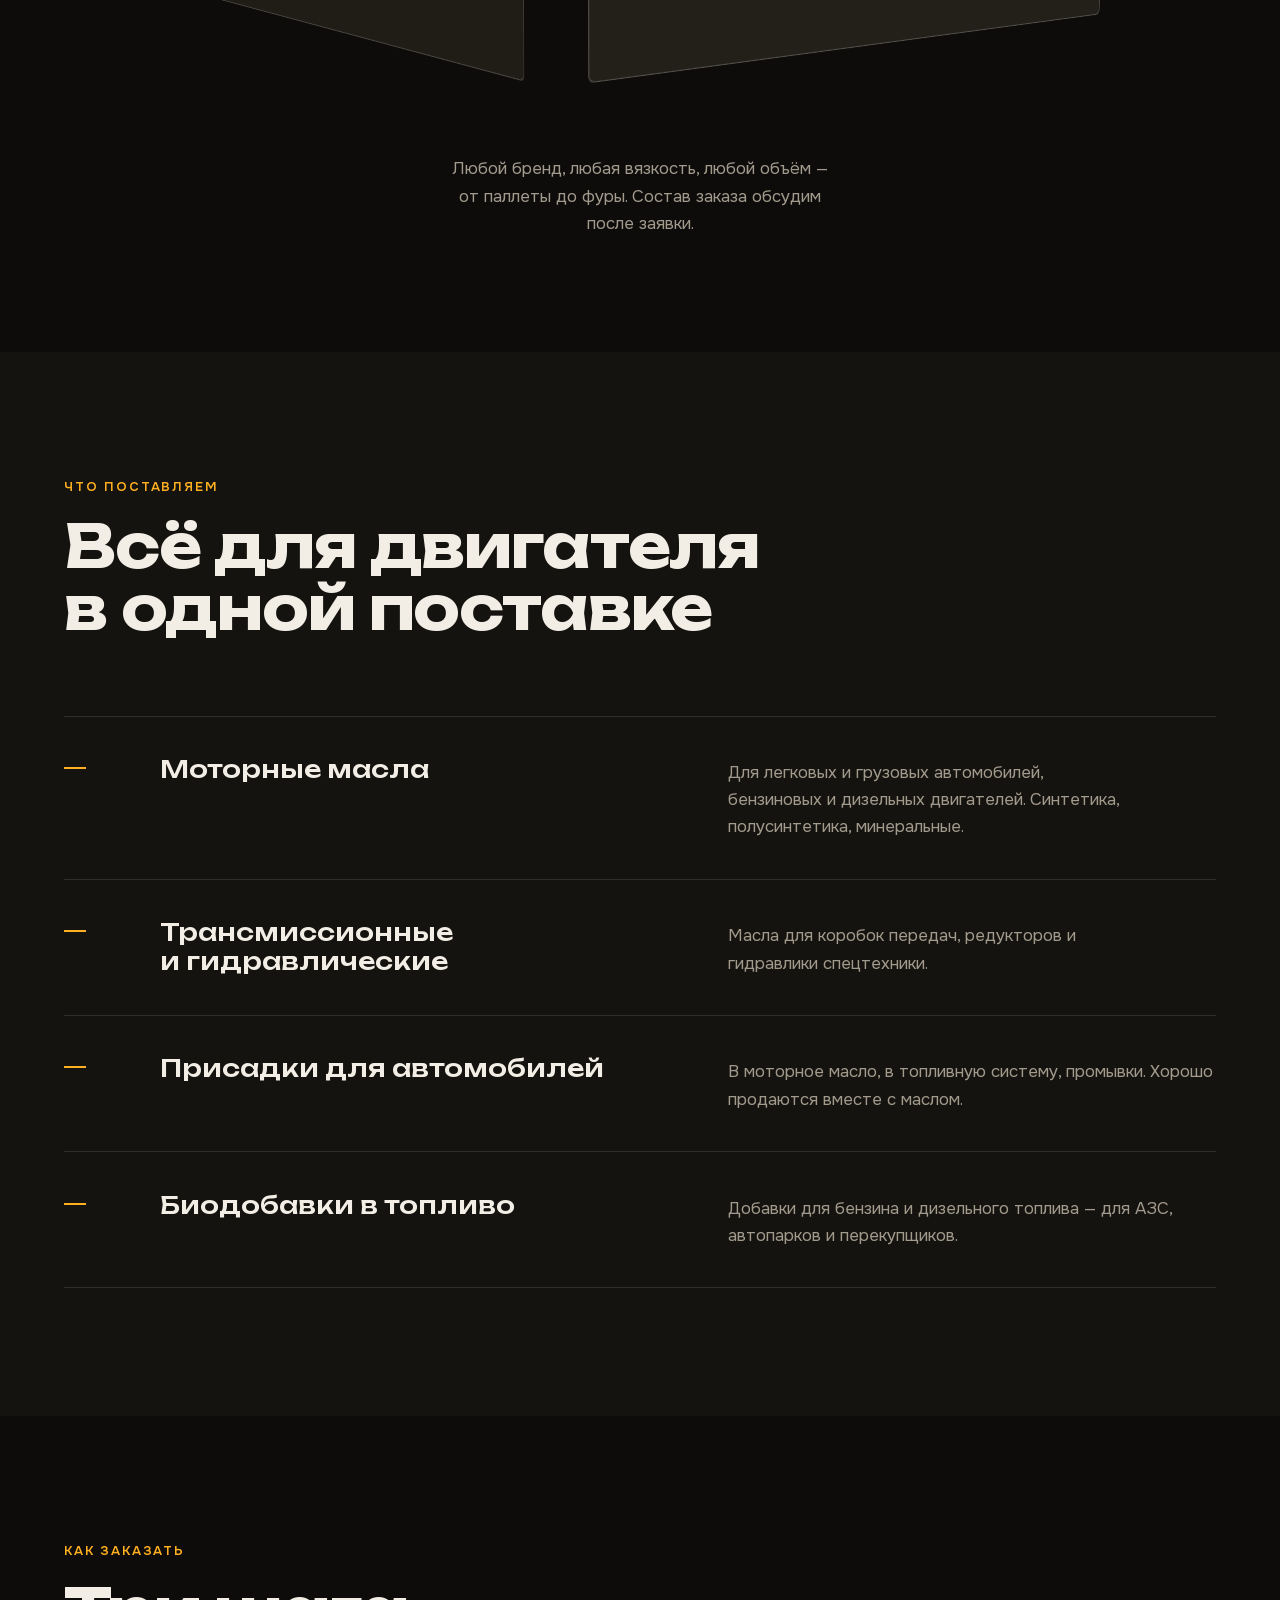
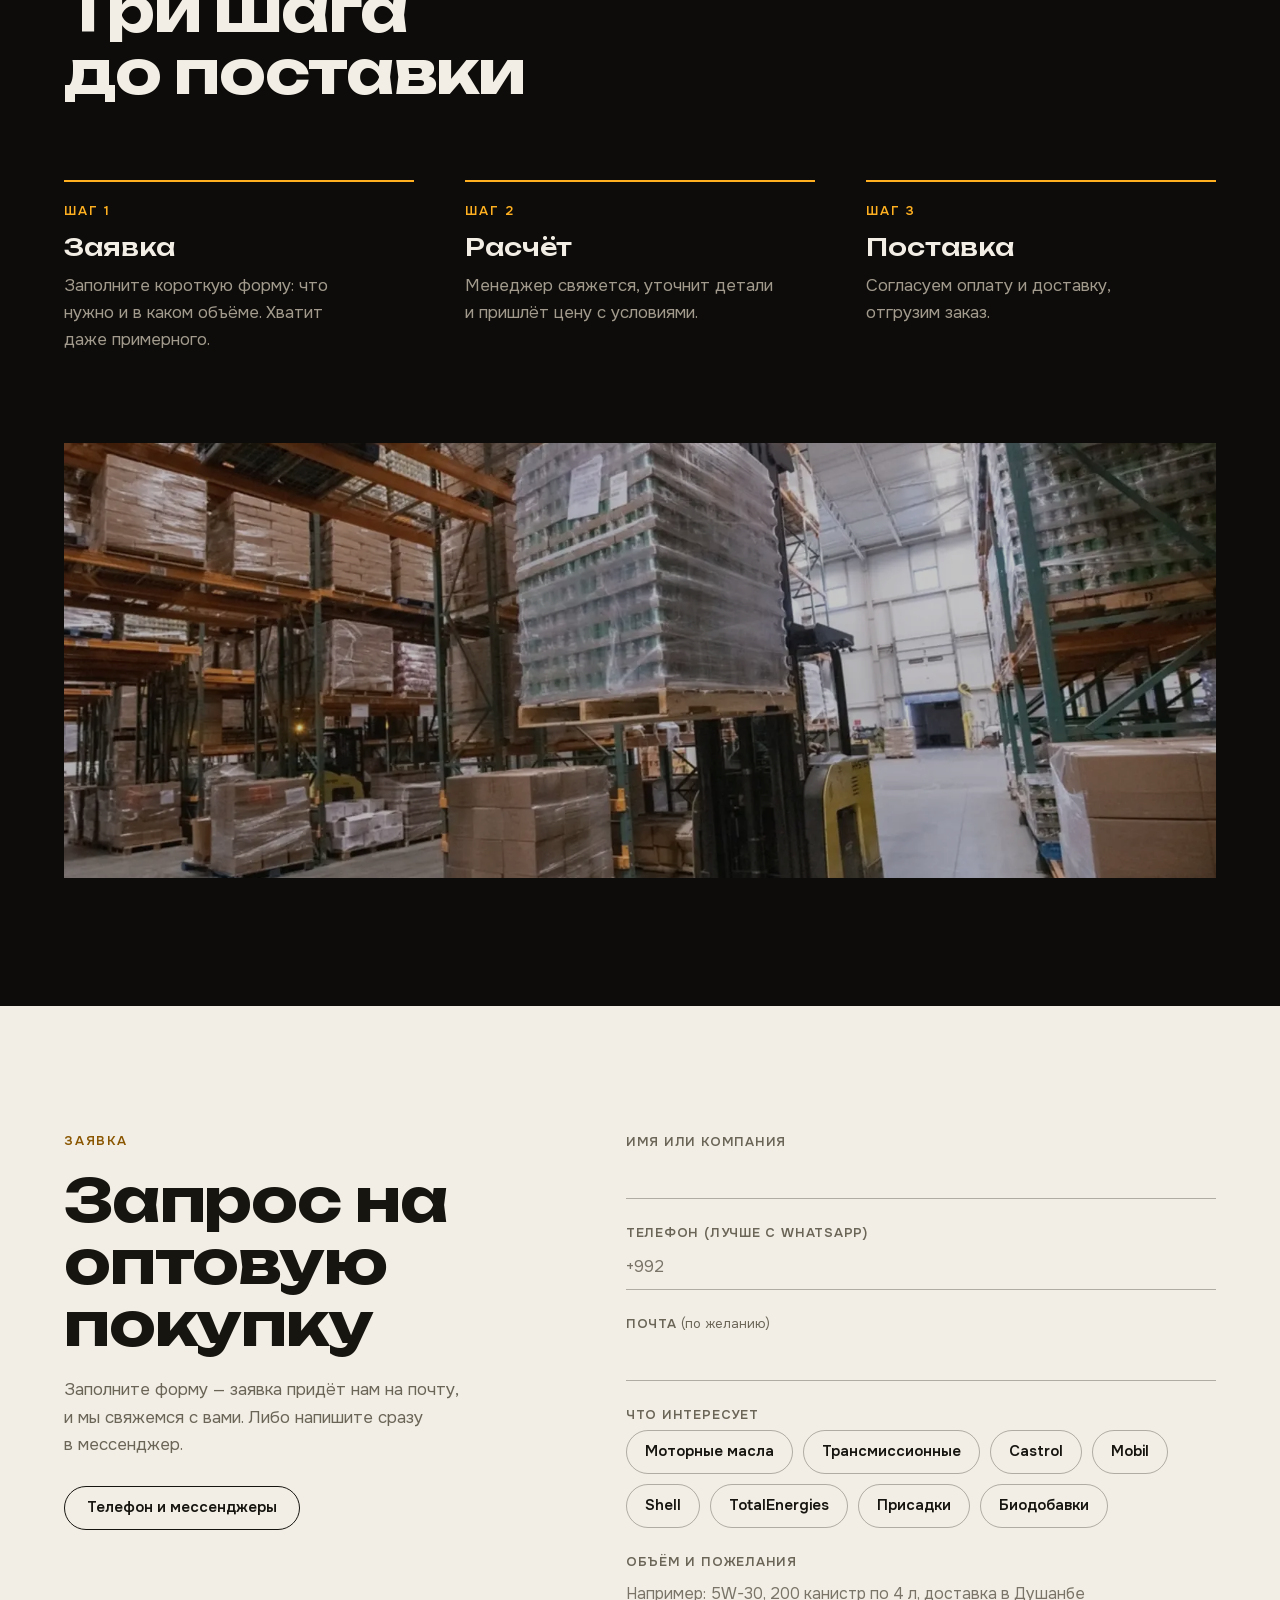
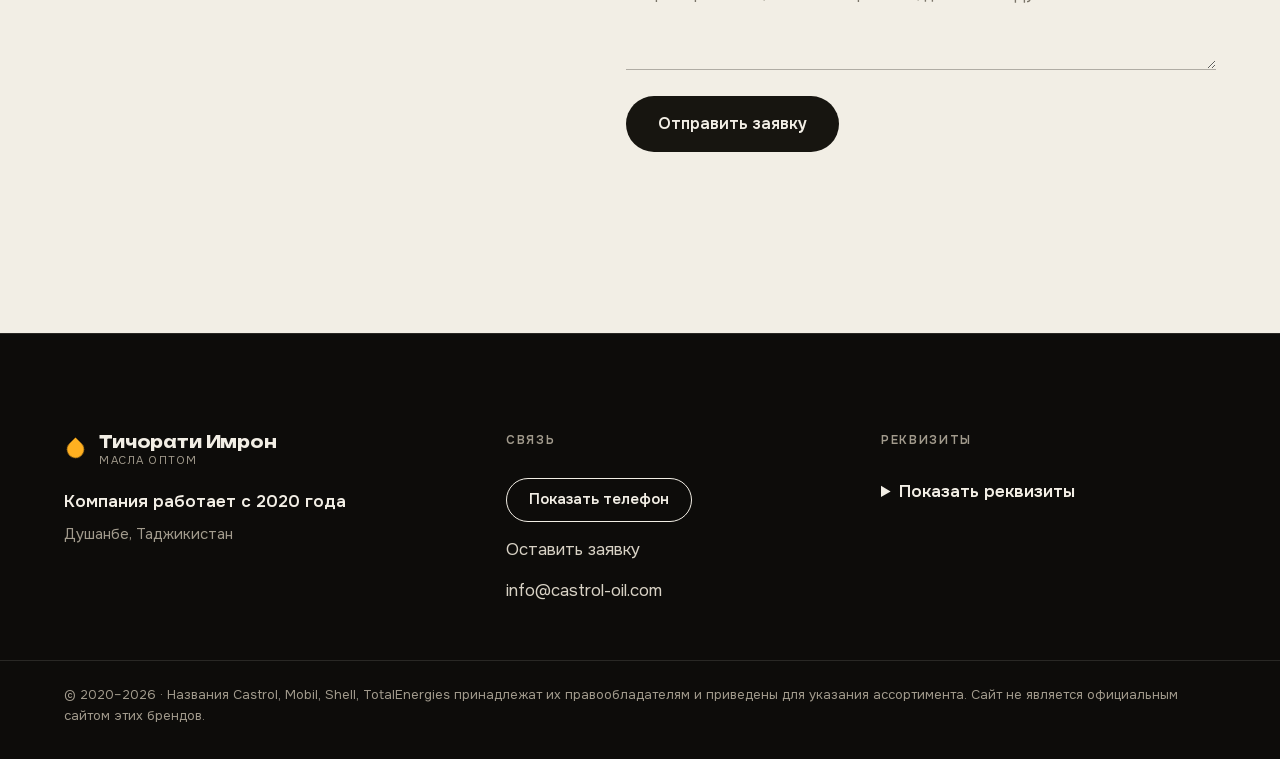
==== commit 387ac89c: "Обновление демо" ====
--- a/index.html
+++ b/index.html
@@ -7,6 +7,12 @@
 <meta name="description" content="Оптовые поставки моторных масел Castrol, Mobil, Shell, TotalEnergies, автомобильных присадок и биодобавок в топливо. Заявка на оптовую покупку онлайн.">
 <meta name="theme-color" content="#0d0c0a">
 <meta name="robots" content="noindex,nofollow">
+<link rel="canonical" href="https://castrol-oil.com/">
+<link rel="alternate" hreflang="ru" href="https://castrol-oil.com/">
+<link rel="alternate" hreflang="tg" href="https://castrol-oil.com/tj/">
+<link rel="alternate" hreflang="en" href="https://castrol-oil.com/en/">
+<link rel="alternate" hreflang="pl" href="https://castrol-oil.com/pl/">
+<link rel="alternate" hreflang="x-default" href="https://castrol-oil.com/">
 <link rel="icon" href="data:image/svg+xml,%3Csvg xmlns='http://www.w3.org/2000/svg' viewBox='0 0 32 32'%3E%3Crect width='32' height='32' rx='8' fill='%230d0c0a'/%3E%3Cpath d='M16 5c4 6 7 9.5 7 13.5a7 7 0 0 1-14 0C9 14.500 12 11 16 5z' fill='%23ffb020'/%3E%3C/svg%3E">
 <link rel="preload" href="fonts/unb-700.woff2" as="font" type="font/woff2" crossorigin>
 <link rel="preload" href="img/hero.webp" as="image" media="(min-width: 700px)">
@@ -183,6 +189,7 @@
       <p class="foot-h">Связь</p>
       <button type="button" class="btn-line" data-phone>Показать телефон</button>
       <a href="#zayavka">Оставить заявку</a>
+      <a id="mail-link" href="#" hidden></a>
     </div>
     <div class="foot-col">
       <p class="foot-h">Реквизиты</p>
@@ -197,7 +204,7 @@
       </details>
     </div>
   </div>
-  <p class="wrap legal">© 2020–<span id="yr">2026</span> · Названия Castrol, Mobil, Shell, TotalEnergies принадлежат их правообладателям и приведены для указания ассортимента.</p>
+  <p class="wrap legal">© 2020–<span id="yr">2026</span> · Названия Castrol, Mobil, Shell, TotalEnergies принадлежат их правообладателям и приведены для указания ассортимента. Сайт не является официальным сайтом этих брендов.</p>
 </footer>
 
 <!-- Окно с телефоном: номера в коде страницы нет в открытом виде -->
@@ -212,7 +219,7 @@
   </div>
 </dialog>
 
-<script>window.I18N={"demo": "Это демонстрационная версия: на рабочем сайте заявка уходит на почту компании.", "name": "ООО «ТИЧОРАТИ ИМРОН» (TICHORATI IMRON LLC)", "invalid": "Проверьте имя и телефон.", "sending": "Отправляем…", "ok": "Спасибо! Заявка отправлена, мы свяжемся с вами.", "fail_pre": "Не удалось отправить на почту.", "fail_link": "Отправить эту же заявку в WhatsApp", "wa_title": "Заявка на оптовую покупку", "wa_name": "Имя", "wa_phone": "Телефон", "wa_interest": "Интересует", "wa_comment": "Комментарий", "addr": "Республика Таджикистан, 734000, г. Душанбе, р-н Сомони, ул. Шохтемур, д. 73А, пом. 5"};</script>
+<script>window.I18N={"demo": "Это демонстрационная версия: на рабочем сайте заявка уходит на почту компании.", "name": "ООО «ТИЧОРАТИ ИМРОН» (TICHORATI IMRON LLC)", "invalid": "Проверьте имя и телефон.", "sending": "Отправляем…", "ok": "Спасибо! Заявка отправлена, мы свяжемся с вами.", "fail_pre": "Не удалось отправить на почту.", "fail_link": "Отправить эту же заявку в WhatsApp", "wa_title": "Заявка на оптовую покупку", "wa_name": "Имя", "wa_phone": "Телефон", "wa_interest": "Интересует", "wa_comment": "Комментарий", "addr": "Республика Таджикистан, 734000, г. Душанбе, р-н Сомони, ул. Шохтемур, д. 73А, пом. 5", "mail": "info@castrol-oil.com"};</script>
 <script src="app.js" defer></script>
 </body>
 </html>
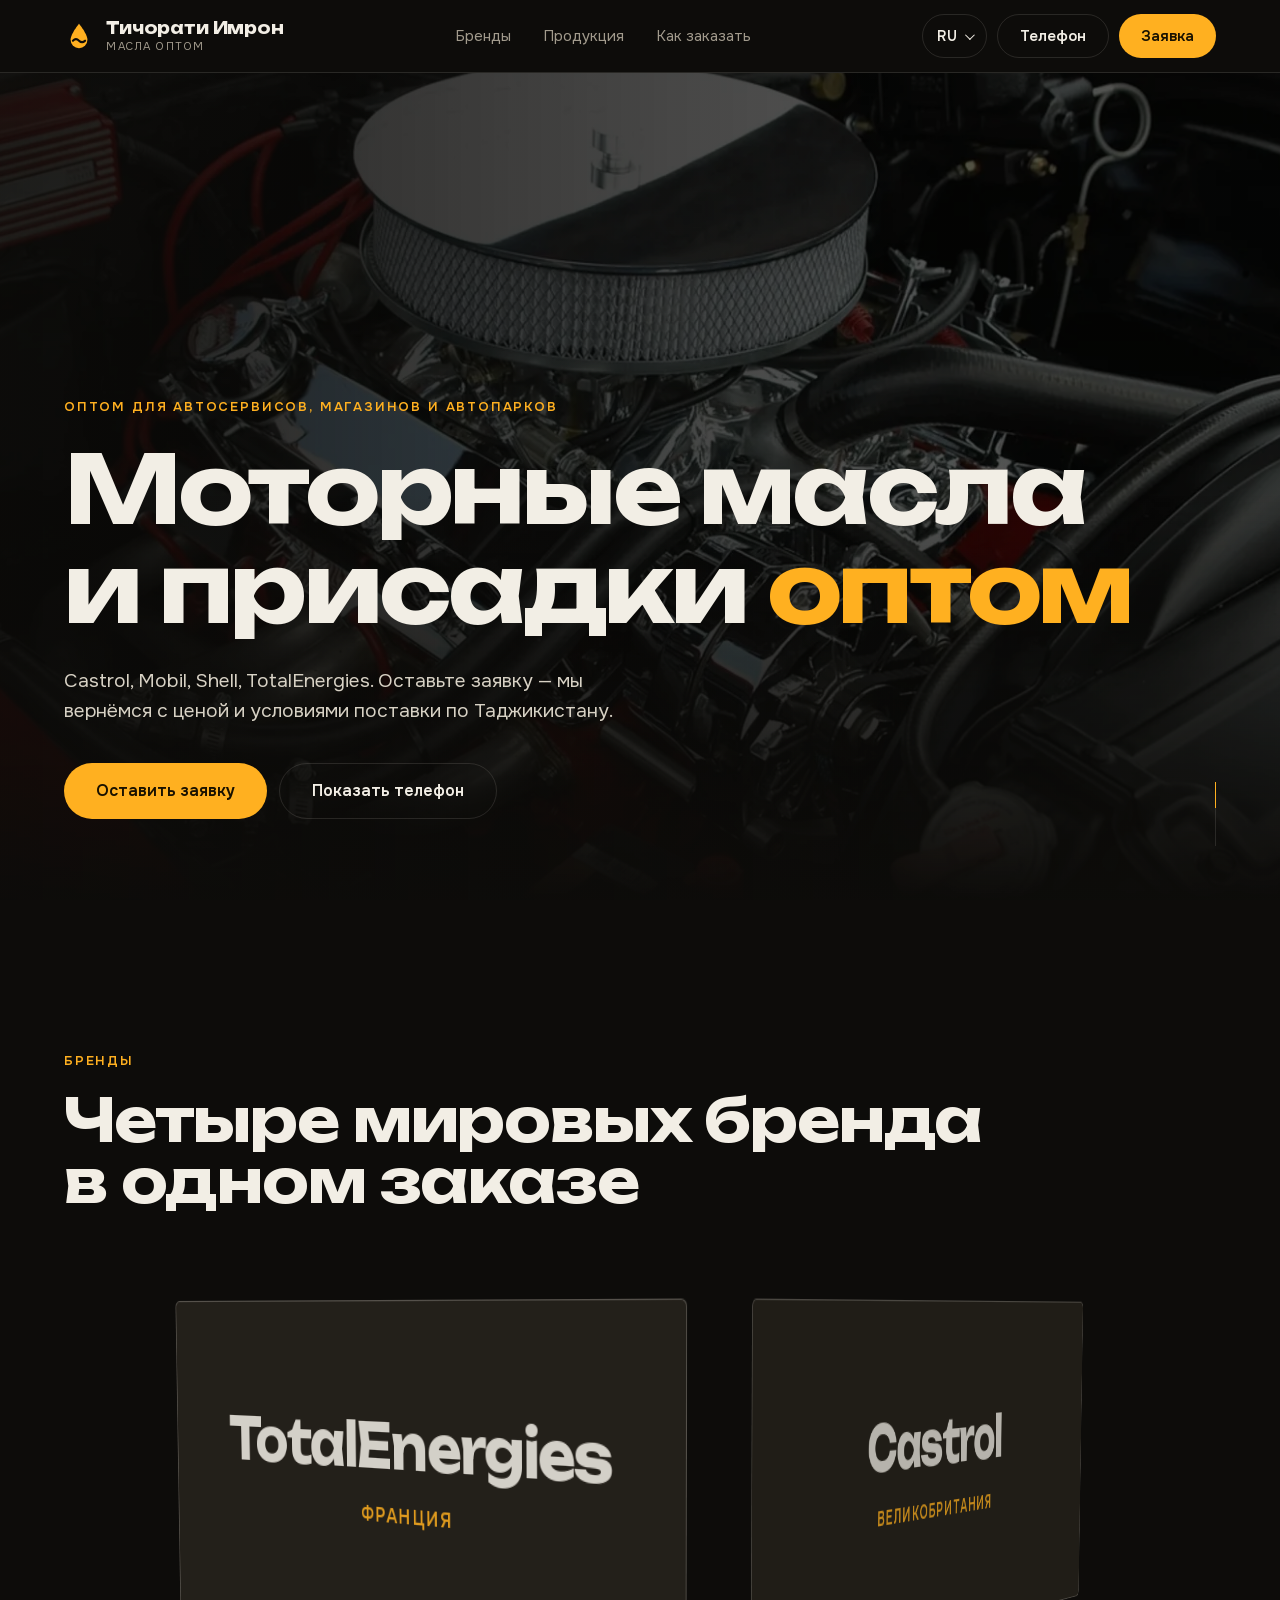
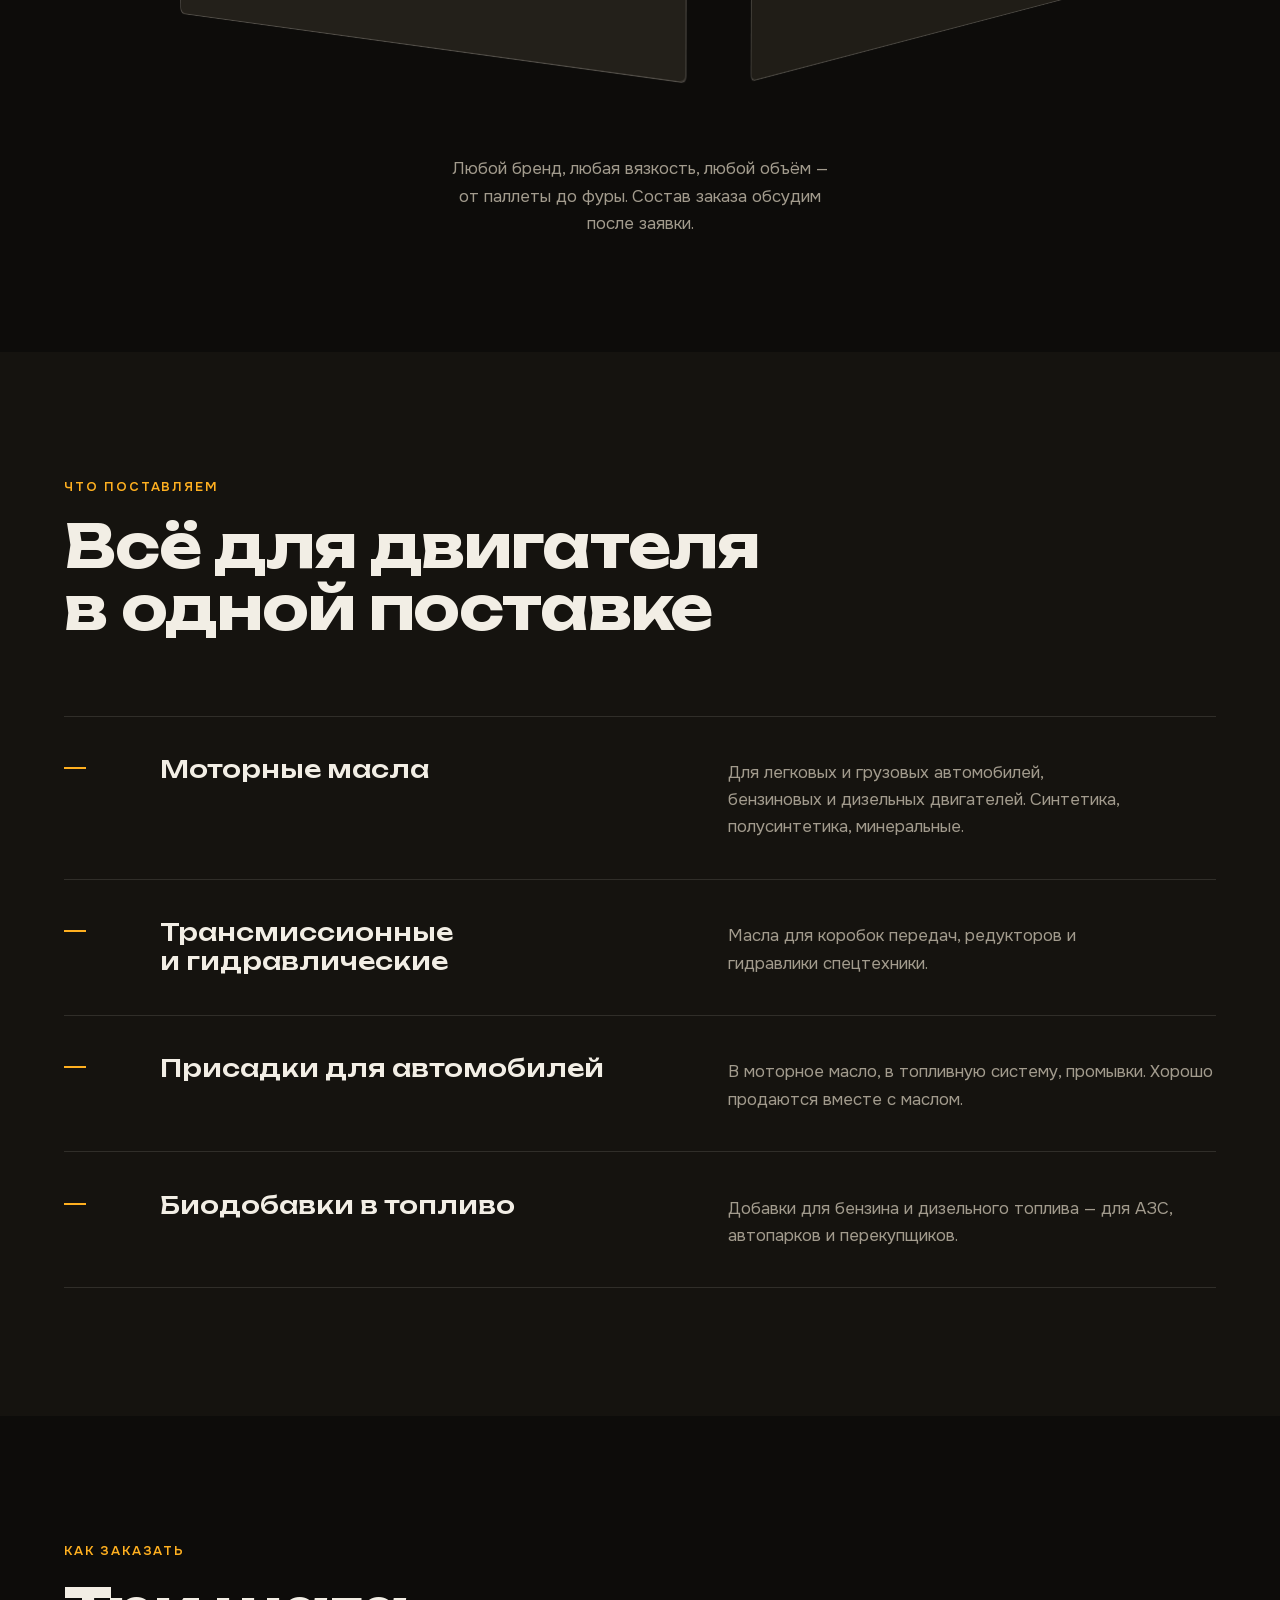
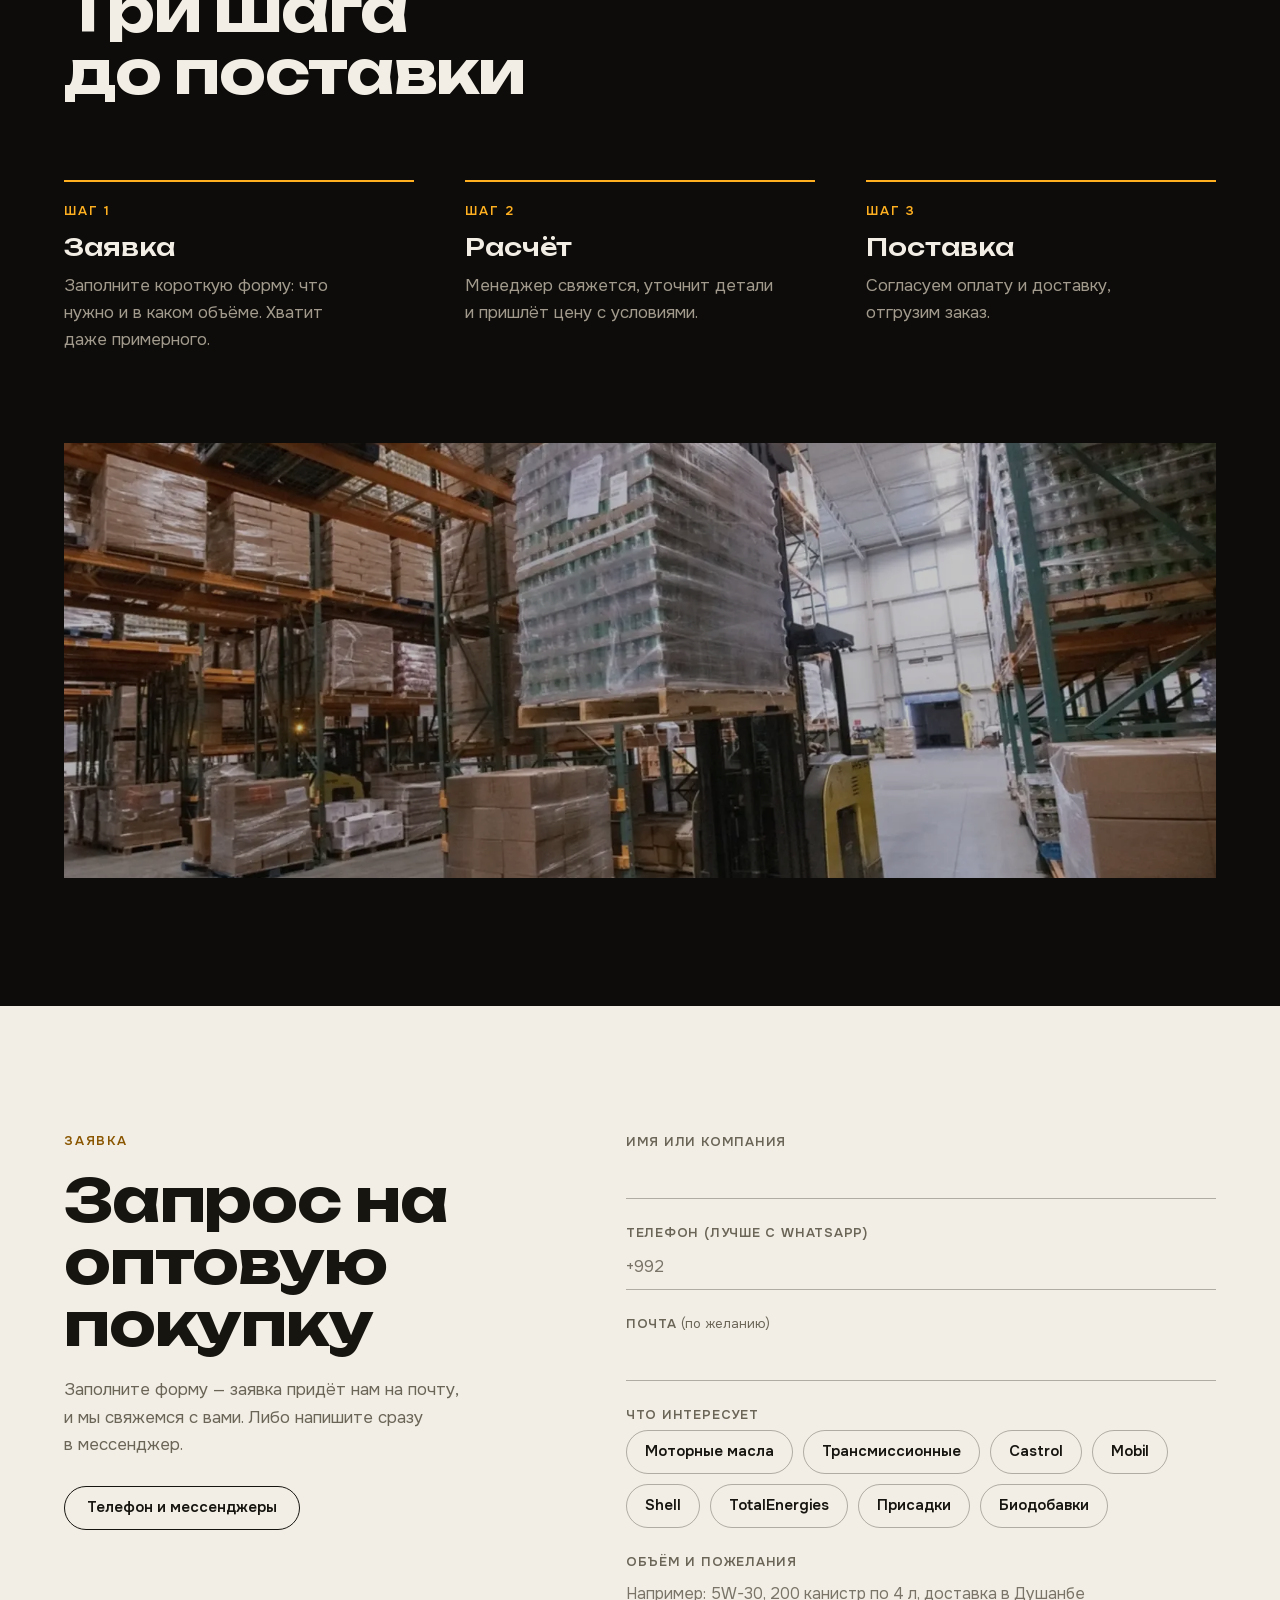
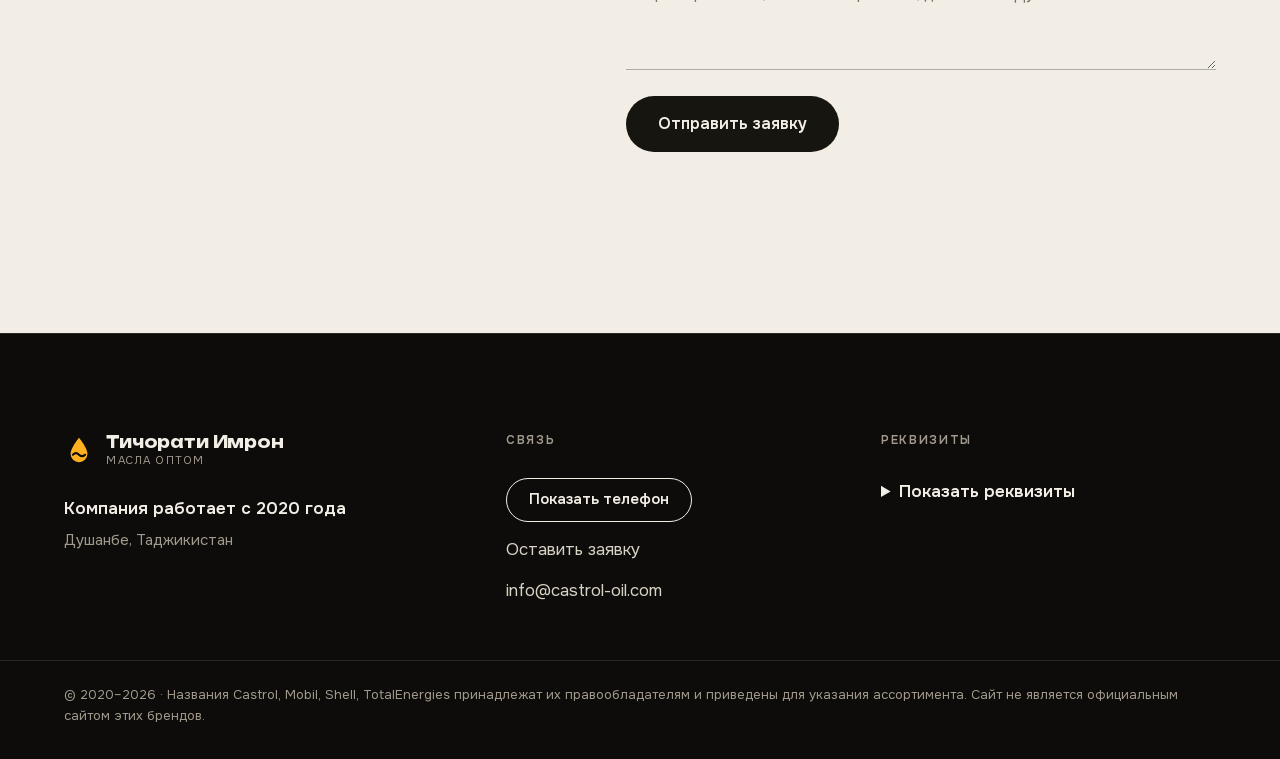
==== commit bc8f5e9b: "Обновление демо" ====
--- a/index.html
+++ b/index.html
@@ -13,11 +13,11 @@
 <link rel="alternate" hreflang="en" href="https://castrol-oil.com/en/">
 <link rel="alternate" hreflang="pl" href="https://castrol-oil.com/pl/">
 <link rel="alternate" hreflang="x-default" href="https://castrol-oil.com/">
-<link rel="icon" href="data:image/svg+xml,%3Csvg xmlns='http://www.w3.org/2000/svg' viewBox='0 0 32 32'%3E%3Crect width='32' height='32' rx='8' fill='%230d0c0a'/%3E%3Cpath d='M16 5c4 6 7 9.5 7 13.5a7 7 0 0 1-14 0C9 14.500 12 11 16 5z' fill='%23ffb020'/%3E%3C/svg%3E">
+<link rel="icon" href="data:image/svg+xml,%3Csvg xmlns='http://www.w3.org/2000/svg' viewBox='0 0 32 32'%3E%3Cpath d='M16 3C16 3 7 14 7 20a9 9 0 0 0 18 0C25 14 16 3 16 3Z' fill='%23ffb020'/%3E%3Cpath d='M9.5 21c2.2-2.2 4.3-2.2 6.5 0s4.3 2.2 6.5 0' fill='none' stroke='%230d0c0a' stroke-width='2.2' stroke-linecap='round'/%3E%3C/svg%3E">
 <link rel="preload" href="fonts/unb-700.woff2" as="font" type="font/woff2" crossorigin>
 <link rel="preload" href="img/hero.webp" as="image" media="(min-width: 700px)">
 <script>document.documentElement.className='js'</script>
-<link rel="stylesheet" href="style.css">
+<link rel="stylesheet" href="style.css?v=3">
 </head>
 <body>
 
@@ -25,7 +25,7 @@
 
 <header class="nav" id="top">
   <a class="logo" href="#top" aria-label="На главную">
-    <i class="logo-drop" aria-hidden="true"></i>
+    <svg class="logo-mark" viewBox="0 0 32 32" aria-hidden="true"><path d="M16 3C16 3 7 14 7 20a9 9 0 0 0 18 0C25 14 16 3 16 3Z" fill="#ffb020"/><path d="M9.5 21c2.2-2.2 4.3-2.2 6.5 0s4.3 2.2 6.5 0" fill="none" stroke="#0d0c0a" stroke-width="2.2" stroke-linecap="round"/></svg>
     <span class="logo-t">Тичорати Имрон<small>Масла оптом</small></span>
   </a>
   <nav class="nav-links" aria-label="Разделы">
@@ -181,9 +181,10 @@
 <footer class="foot">
   <div class="wrap foot-grid">
     <div>
-      <a class="logo" href="#top"><i class="logo-drop" aria-hidden="true"></i><span class="logo-t">Тичорати Имрон<small>Масла оптом</small></span></a>
+      <a class="logo" href="#top"><svg class="logo-mark" viewBox="0 0 32 32" aria-hidden="true"><path d="M16 3C16 3 7 14 7 20a9 9 0 0 0 18 0C25 14 16 3 16 3Z" fill="#ffb020"/><path d="M9.5 21c2.2-2.2 4.3-2.2 6.5 0s4.3 2.2 6.5 0" fill="none" stroke="#0d0c0a" stroke-width="2.2" stroke-linecap="round"/></svg><span class="logo-t">Тичорати Имрон<small>Масла оптом</small></span></a>
       <p class="since">Компания работает с 2020 года</p>
       <p class="city">Душанбе, Таджикистан</p>
+      
     </div>
     <div class="foot-col">
       <p class="foot-h">Связь</p>
@@ -220,6 +221,6 @@
 </dialog>
 
 <script>window.I18N={"demo": "Это демонстрационная версия: на рабочем сайте заявка уходит на почту компании.", "name": "ООО «ТИЧОРАТИ ИМРОН» (TICHORATI IMRON LLC)", "invalid": "Проверьте имя и телефон.", "sending": "Отправляем…", "ok": "Спасибо! Заявка отправлена, мы свяжемся с вами.", "fail_pre": "Не удалось отправить на почту.", "fail_link": "Отправить эту же заявку в WhatsApp", "wa_title": "Заявка на оптовую покупку", "wa_name": "Имя", "wa_phone": "Телефон", "wa_interest": "Интересует", "wa_comment": "Комментарий", "addr": "Республика Таджикистан, 734000, г. Душанбе, р-н Сомони, ул. Шохтемур, д. 73А, пом. 5", "mail": "info@castrol-oil.com"};</script>
-<script src="app.js" defer></script>
+<script src="app.js?v=3" defer></script>
 </body>
 </html>
--- a/style.css
+++ b/style.css
@@ -76,6 +76,7 @@
 .nav{position:fixed;inset:0 0 auto 0;z-index:50;display:flex;align-items:center;justify-content:space-between;gap:20px;padding:14px max(var(--gut),calc((100% - 1440px)/2 + var(--gut)));background:#0d0c0a;border-bottom:1px solid var(--line)}
 .logo{display:inline-flex;align-items:center;gap:12px;text-decoration:none}
 .logo-drop{width:17px;height:17px;margin:5px 3px;background:var(--amber);border-radius:0 50% 50% 50%;transform:rotate(45deg)}
+.logo-mark{width:30px;height:30px;flex:none}
 .logo-t{display:flex;flex-direction:column;font:700 16px/1 var(--display);letter-spacing:-.01em}
 .logo-t small{font:400 11px/1 var(--text);letter-spacing:.14em;text-transform:uppercase;color:var(--mute);margin-top:5px}
 .nav-links{display:flex;gap:32px}
@@ -181,6 +182,8 @@
 .foot-grid{display:grid;grid-template-columns:1.2fr 1fr 1fr;gap:40px}
 .since{margin-top:22px;color:var(--ink);font-weight:600}
 .city{margin-top:6px;color:var(--mute);font-size:15px}
+.signoff{margin-top:18px;color:#d8d2c5;font-size:15px;line-height:1.55}
+.signoff b{font-weight:600;color:var(--ink)}
 .foot-h{font:600 12px/1 var(--text);letter-spacing:.14em;text-transform:uppercase;color:var(--mute);margin-bottom:18px}
 .foot-col{display:flex;flex-direction:column;align-items:flex-start;gap:14px}
 .foot-col a{color:#d8d2c5;text-decoration:none}
@@ -227,6 +230,7 @@
   body{font-size:16px}
   .nav{padding:10px 16px;gap:10px}
   .logo{gap:9px}
+  .logo-mark{width:26px;height:26px}
   .logo-t{font-size:13px}
   .logo-t small{font-size:10px}
   .nav .btn,.nav .btn-ghost{padding:0 14px;font-size:14px}
